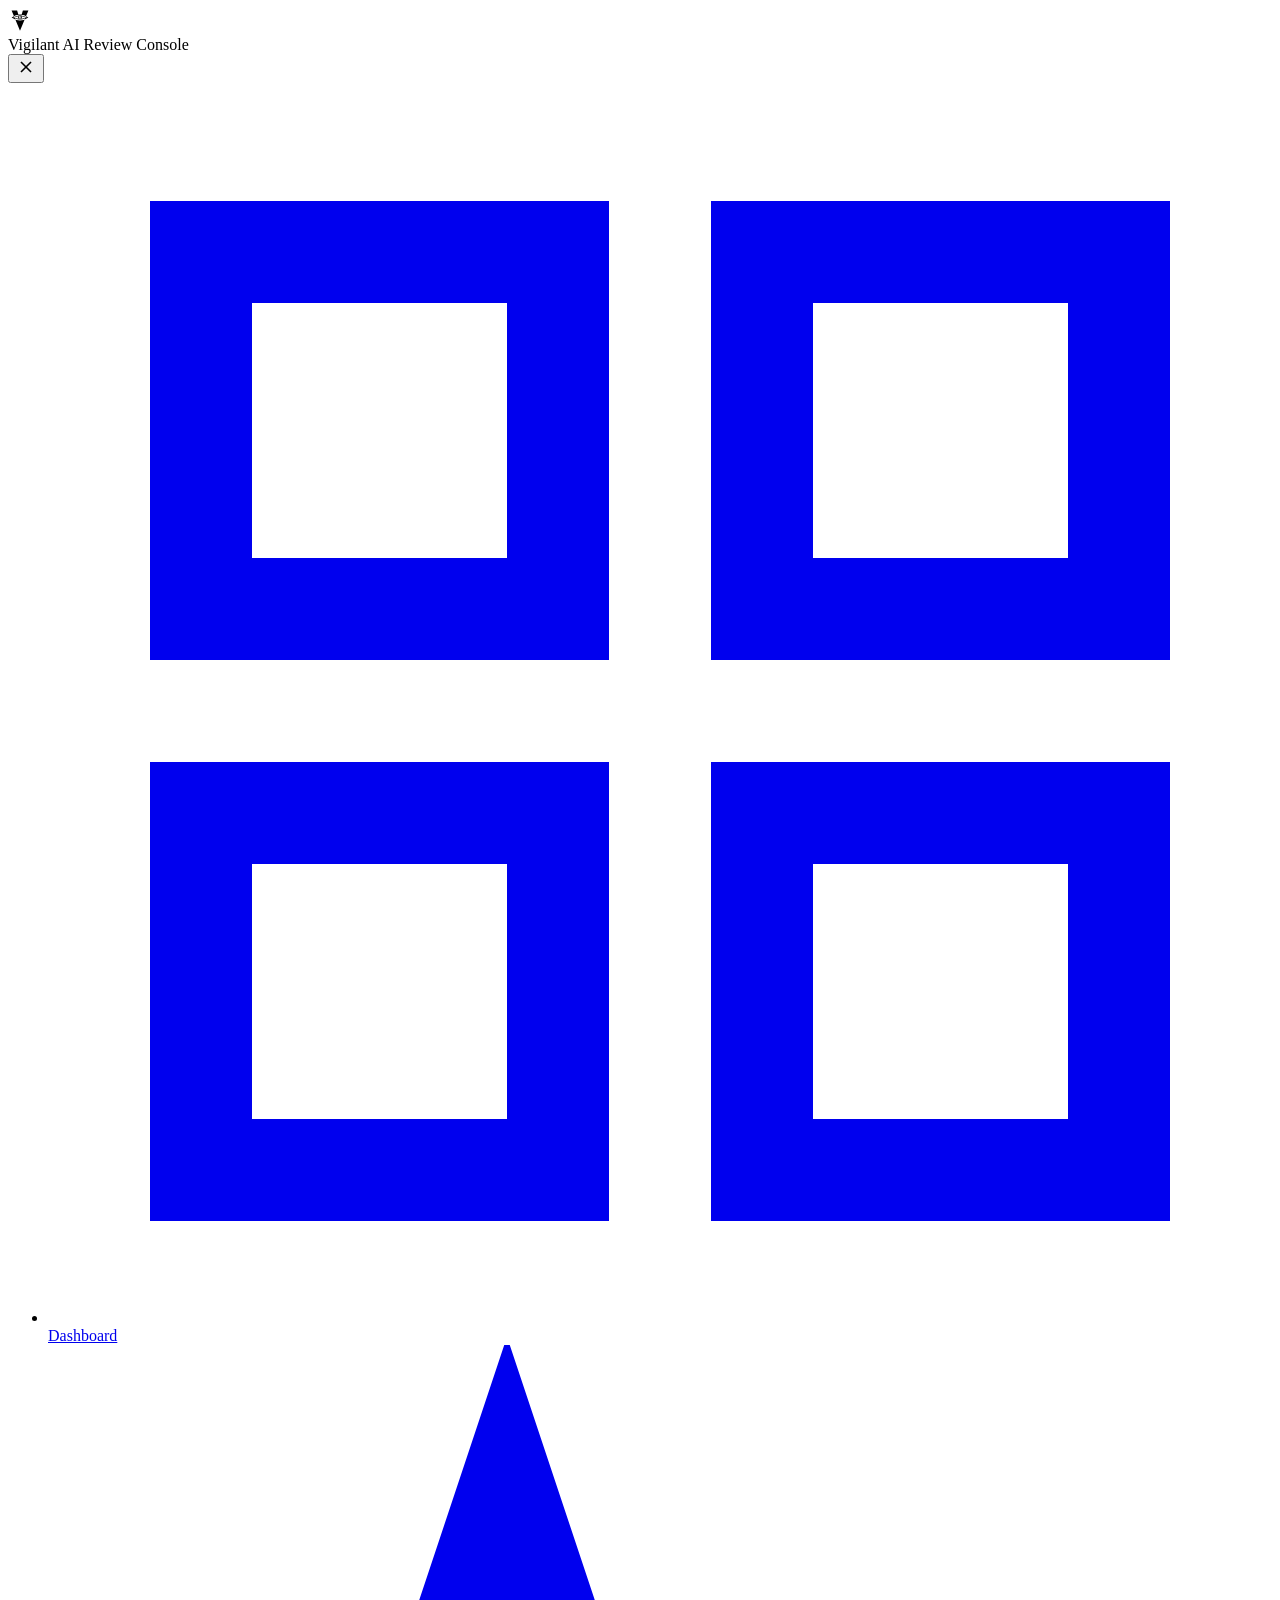
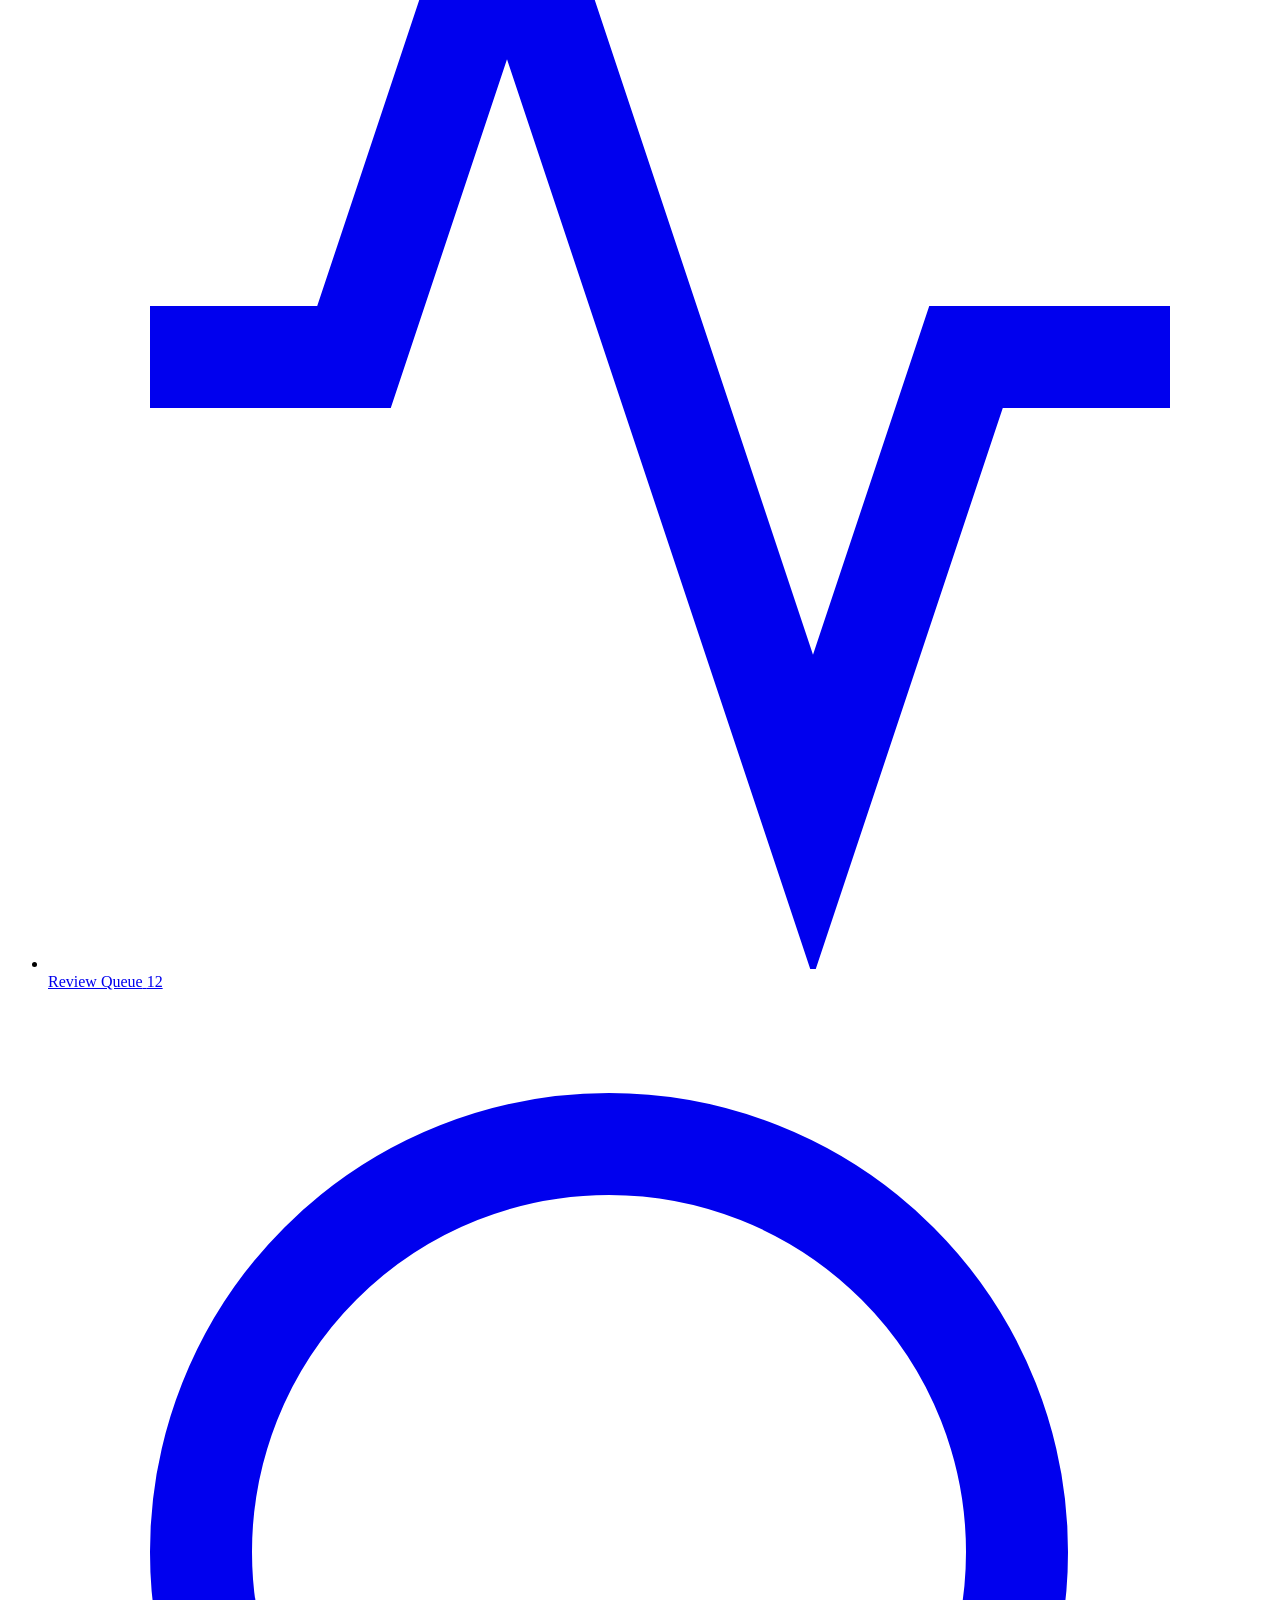
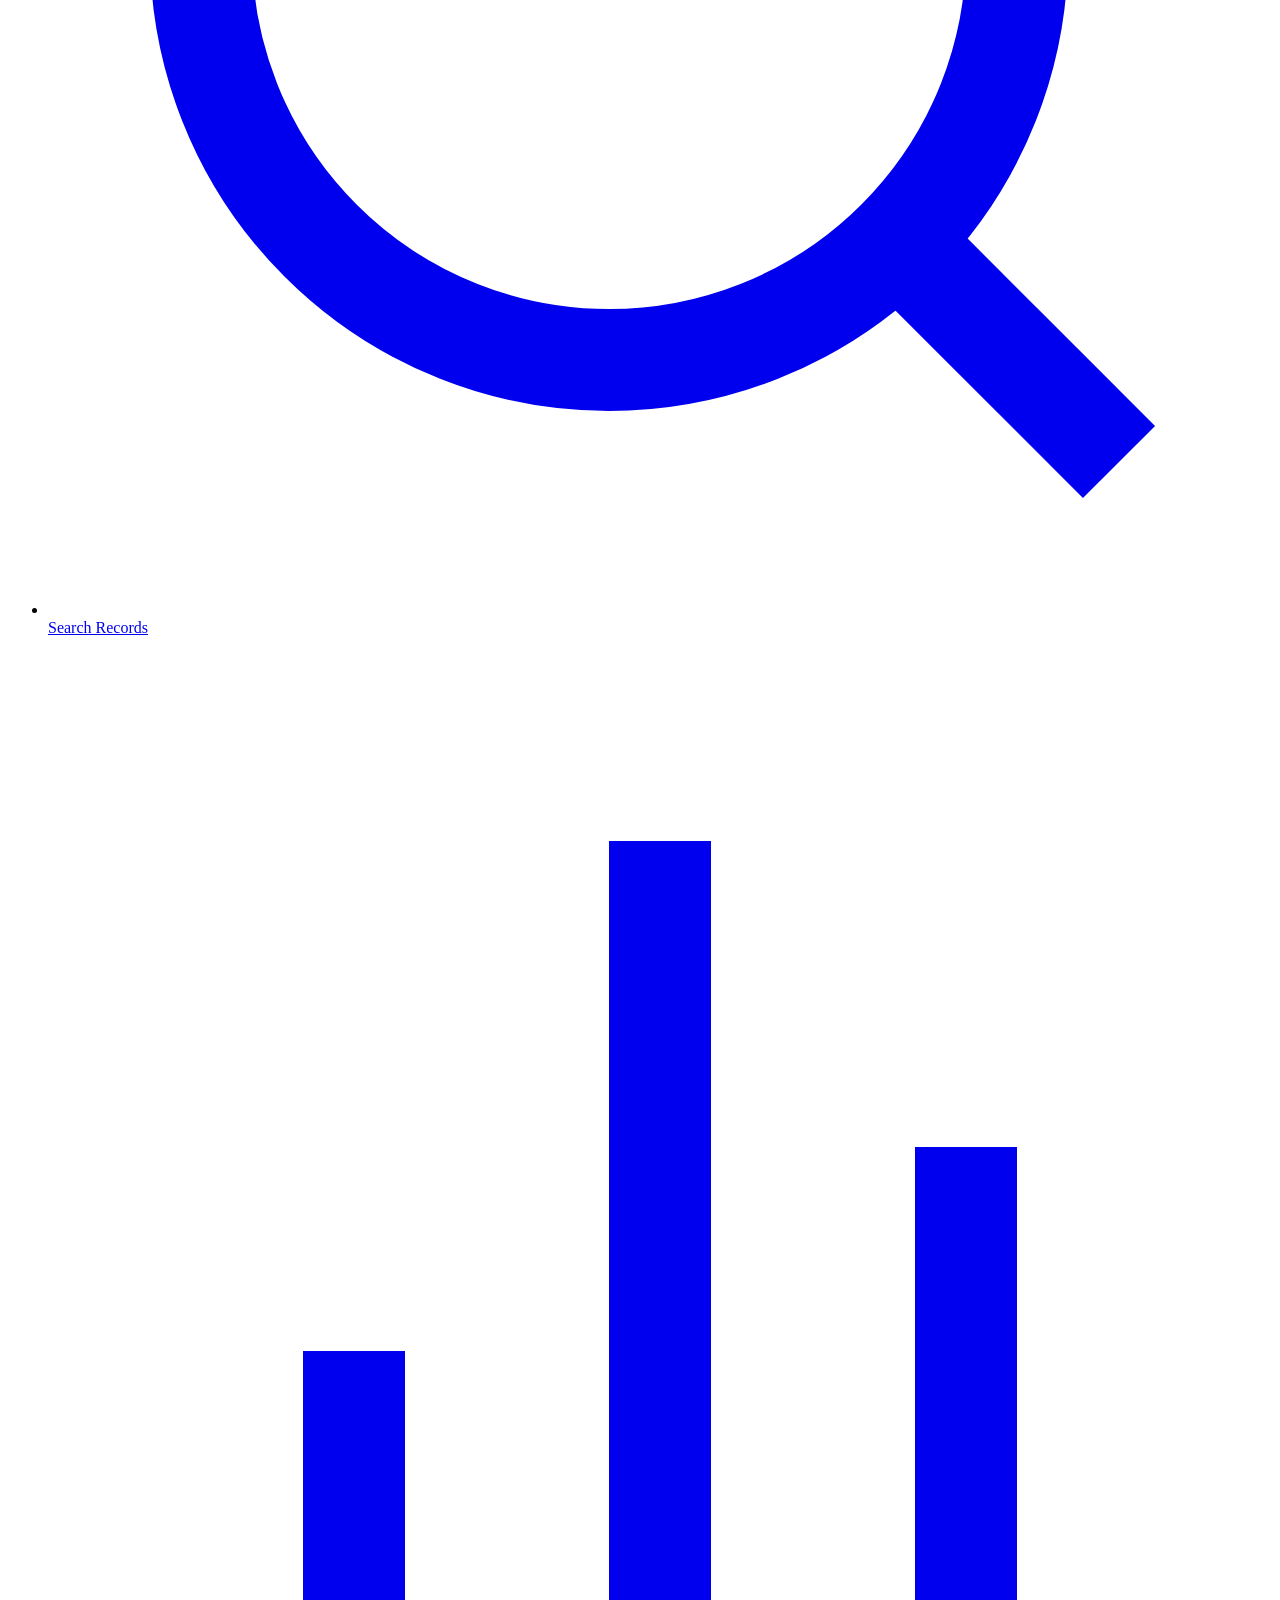
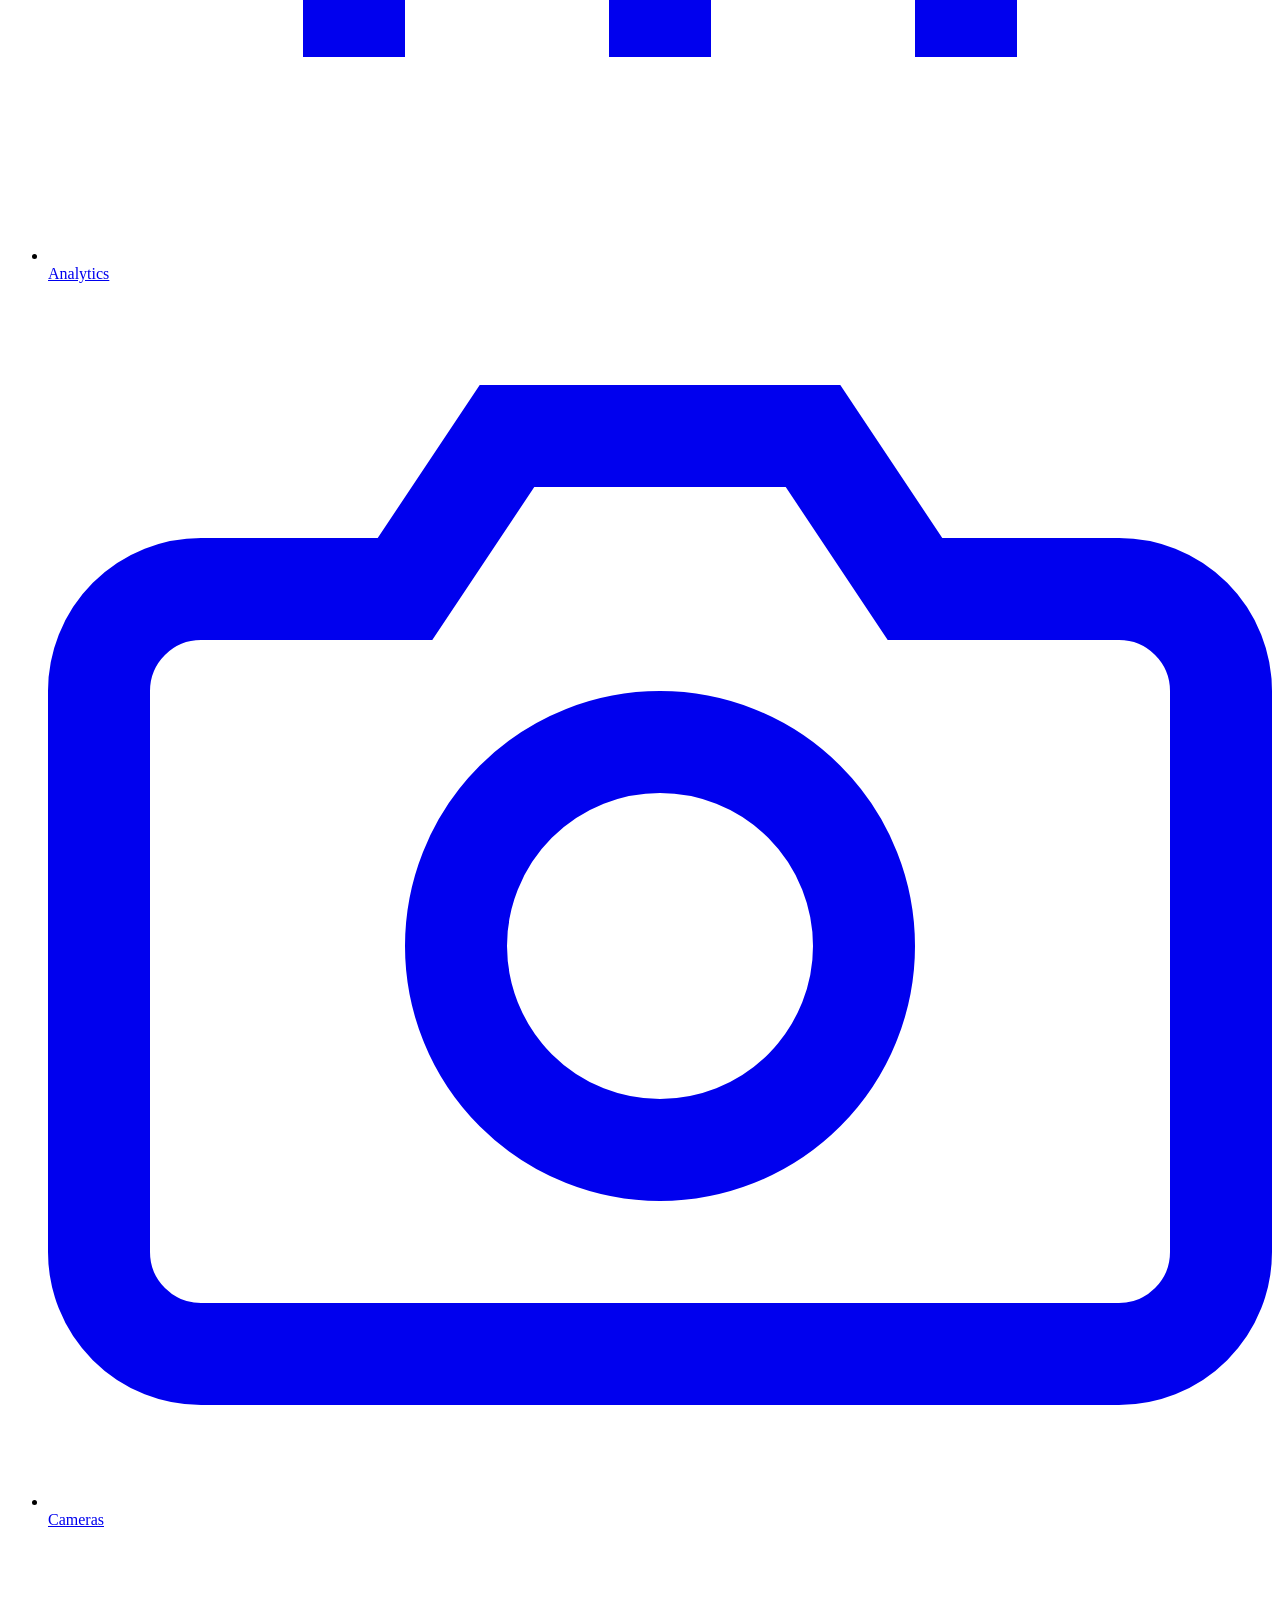
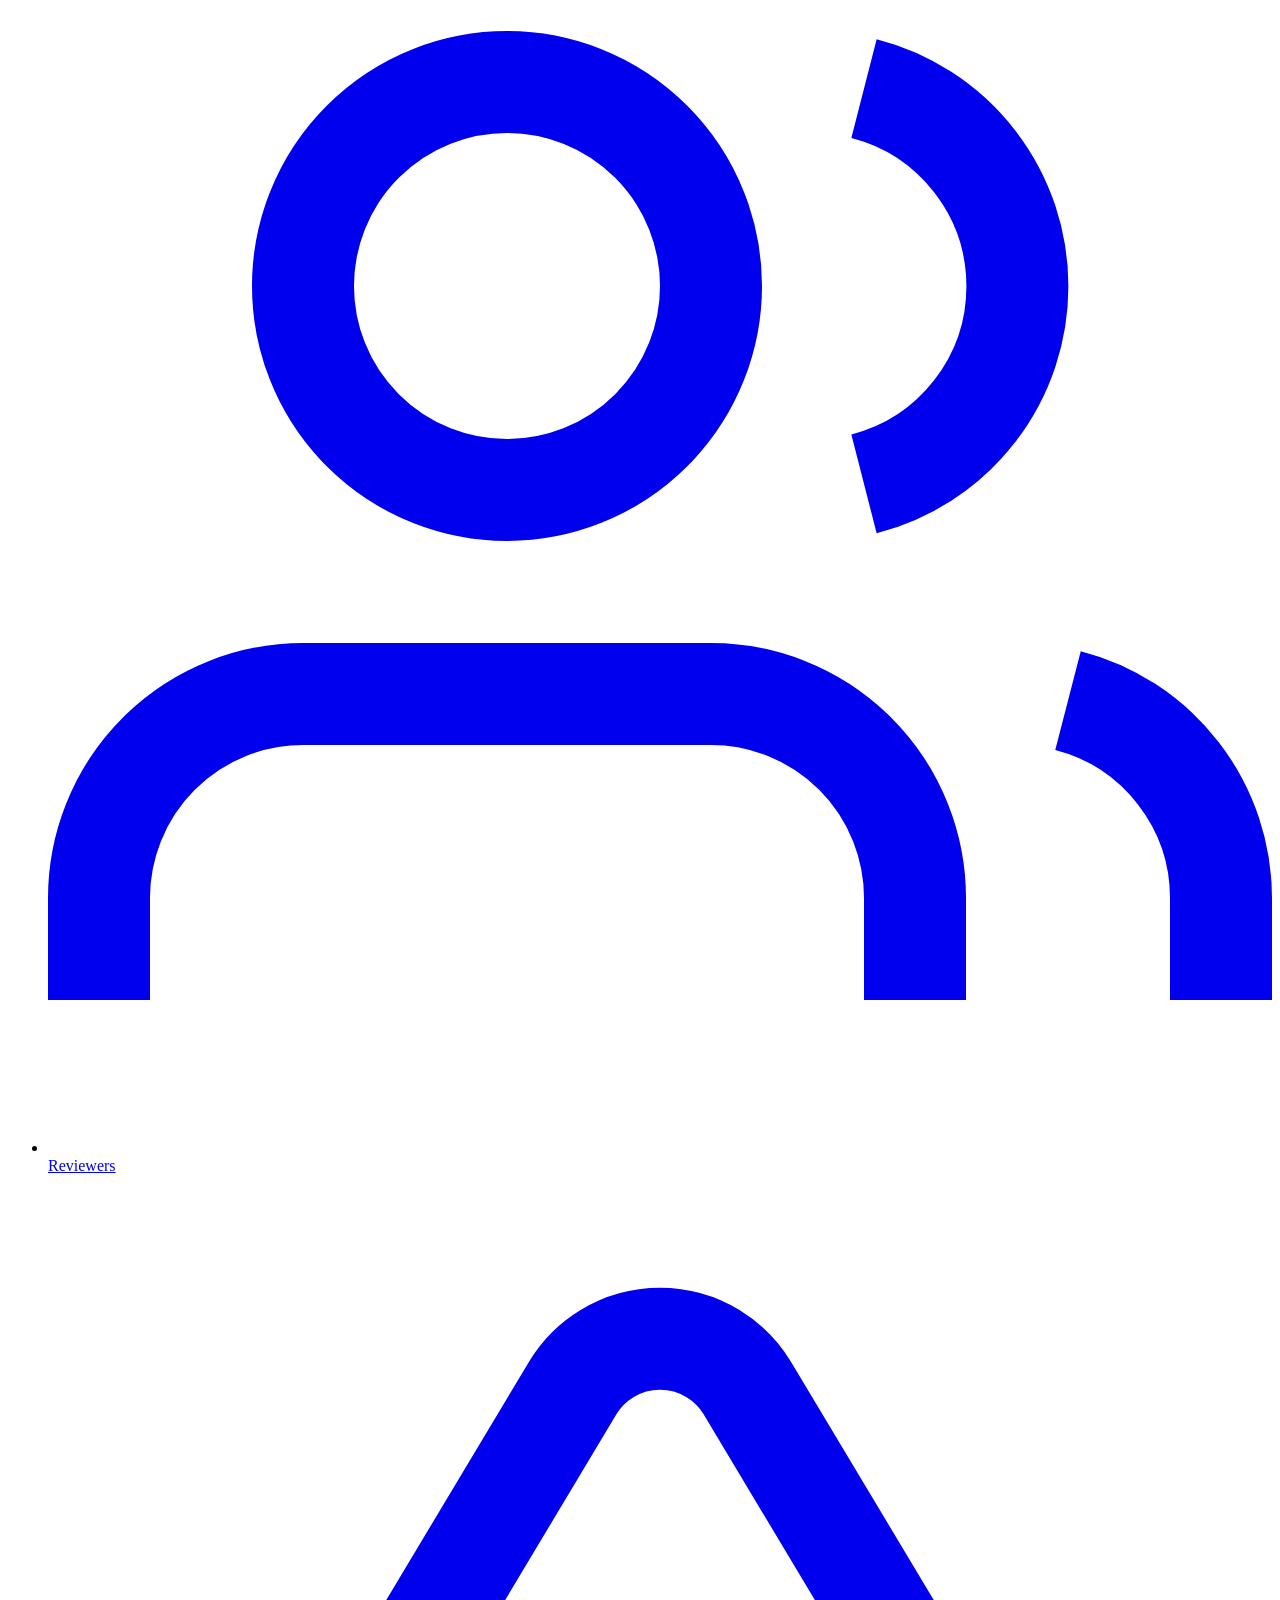
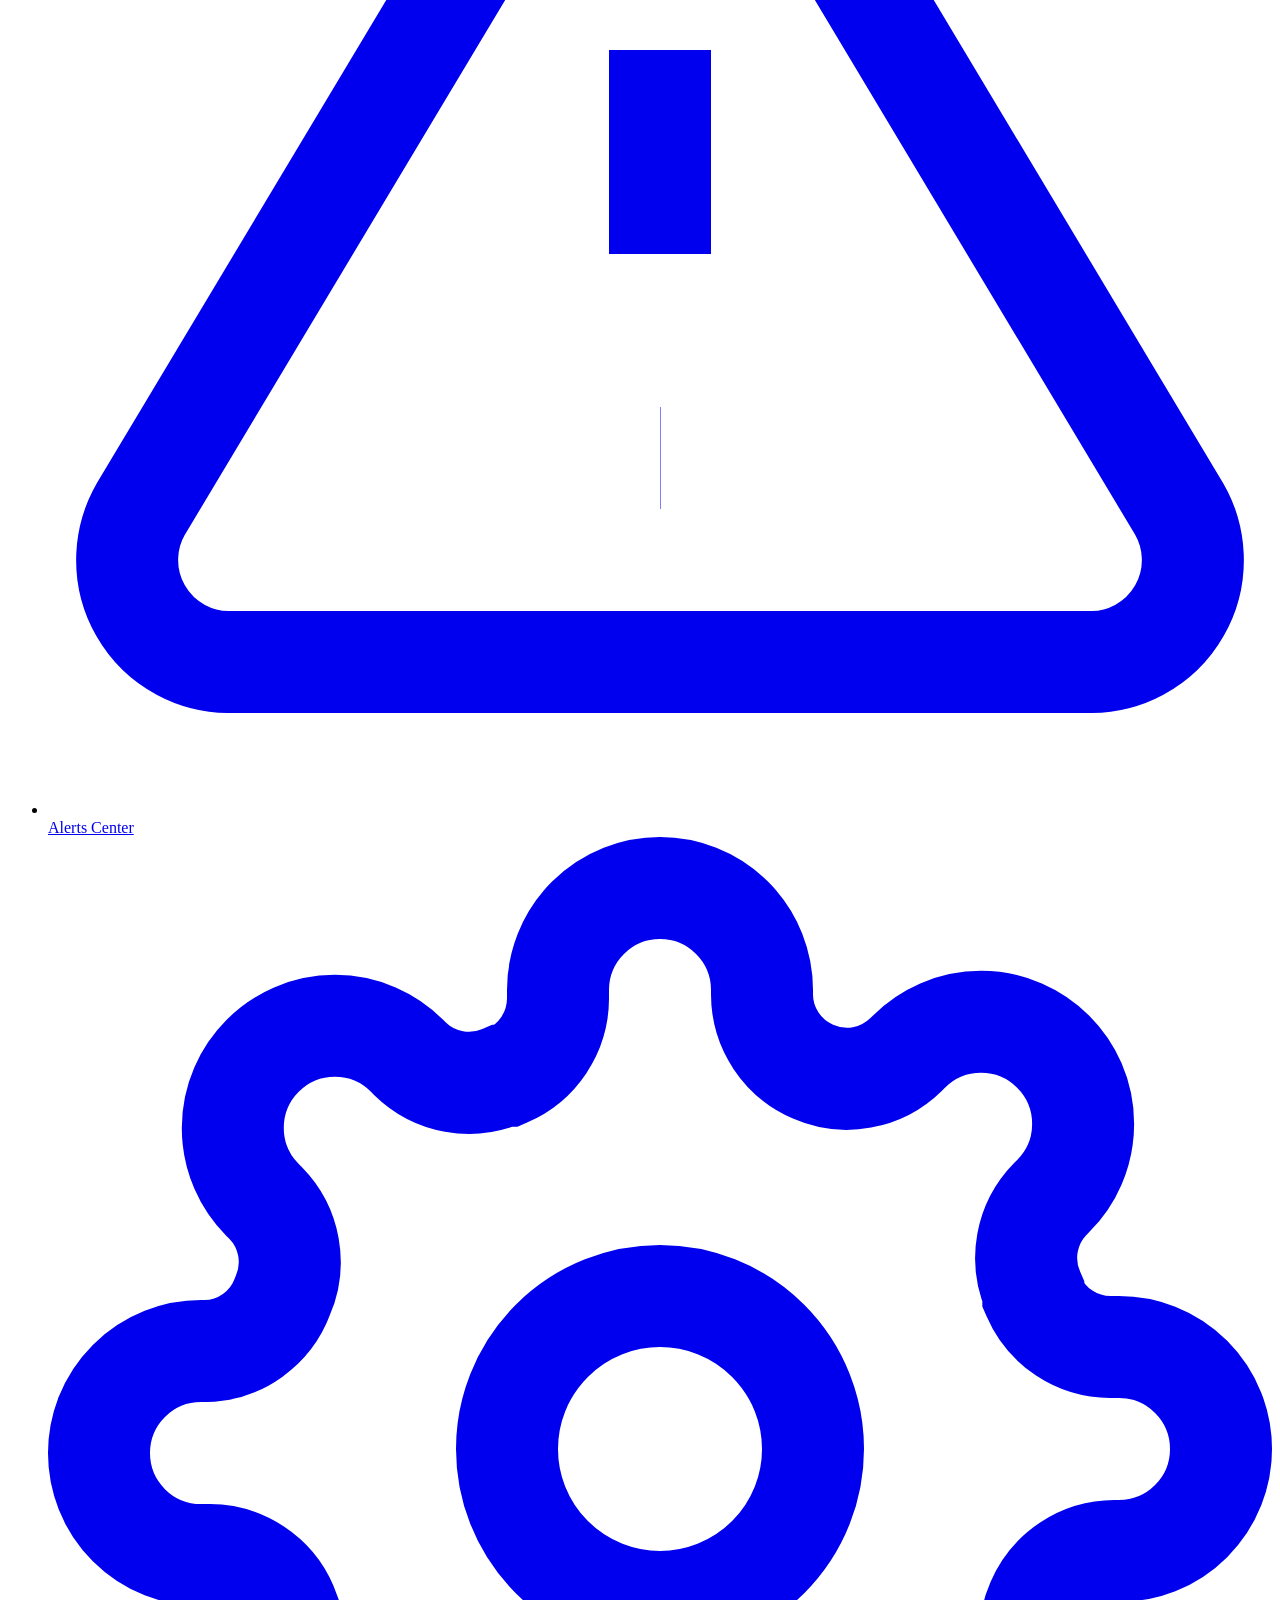
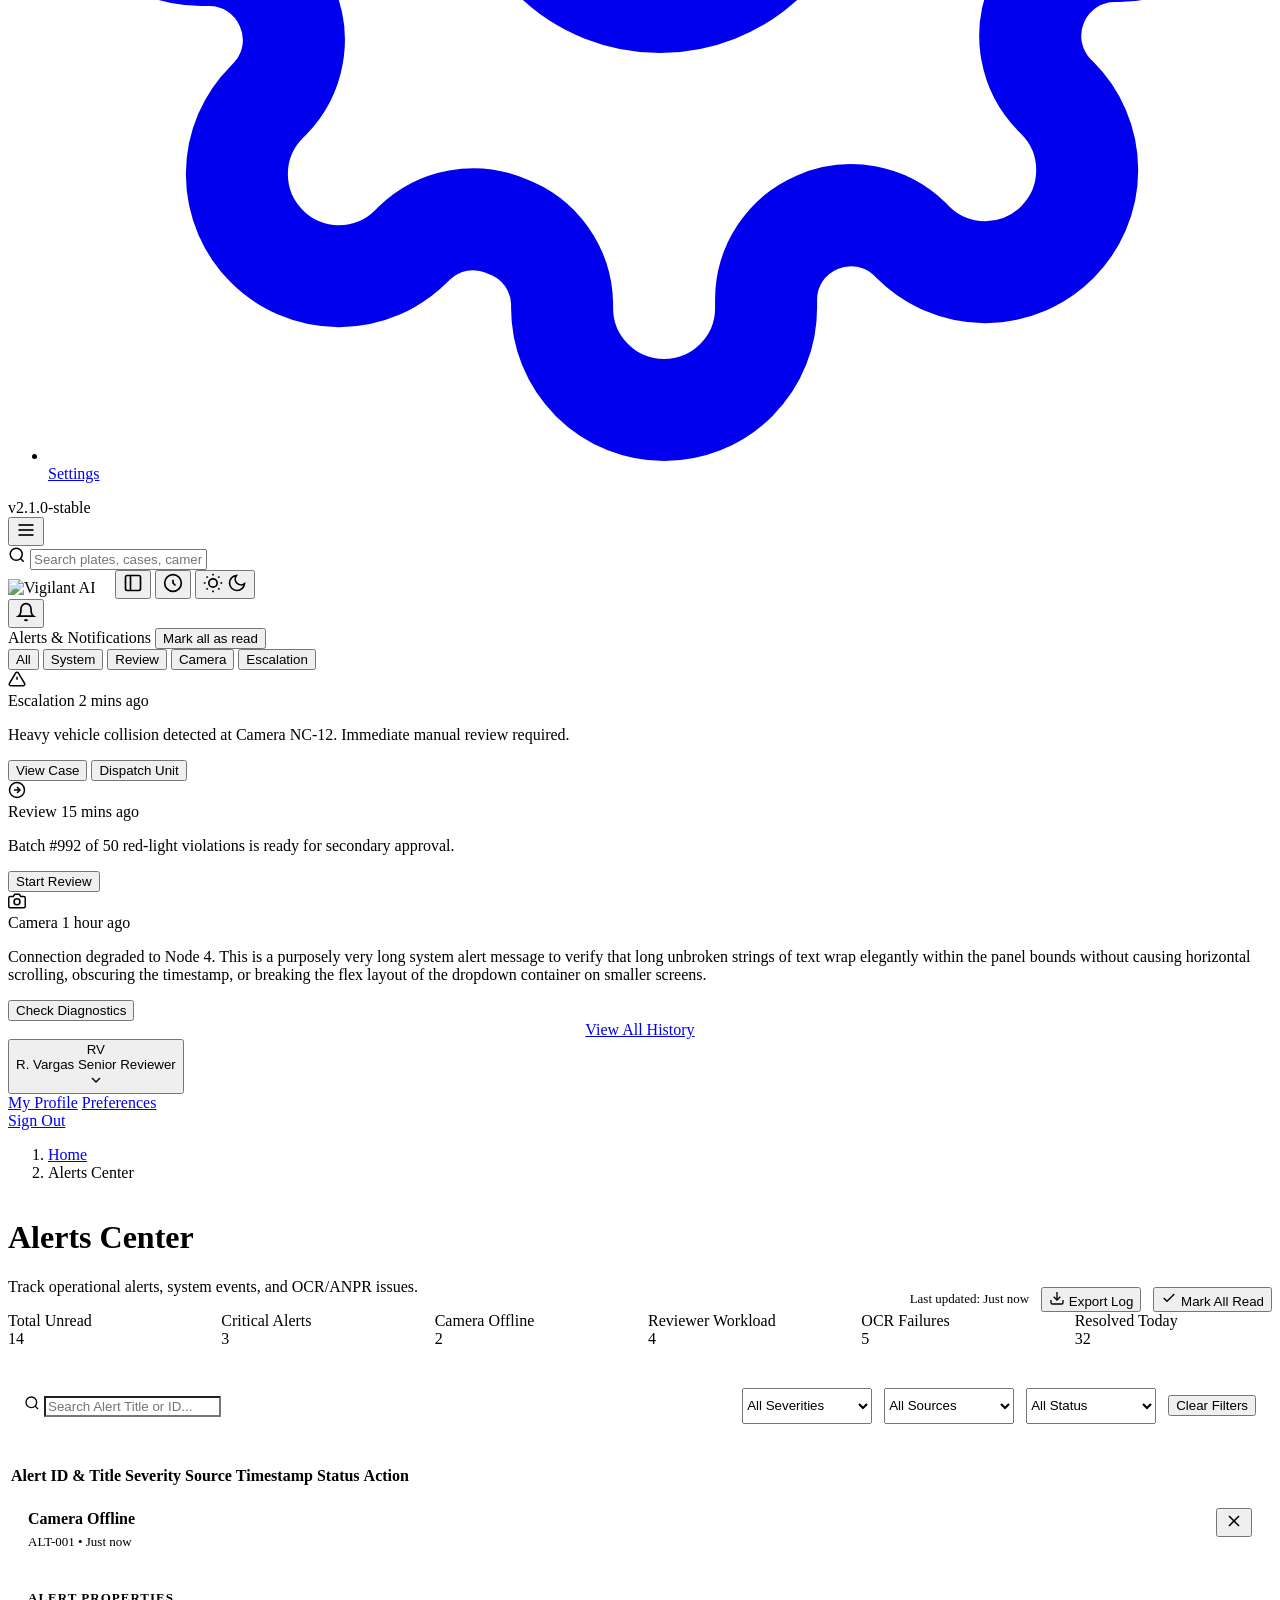
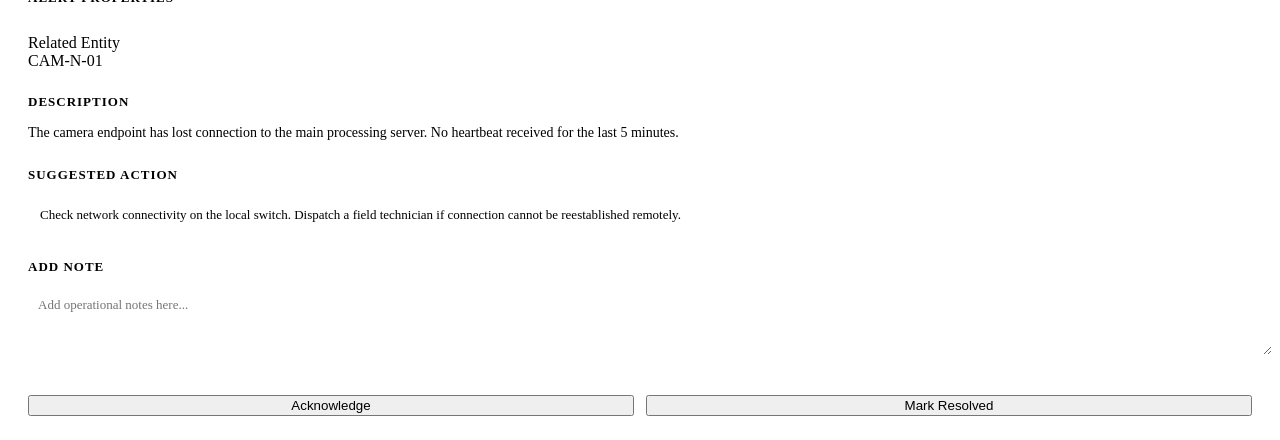
==== services/frontend/app/static/alerts.html @ c371242d "Prepare full-stack application for production deployment (Vercel + Render)" ====
<!DOCTYPE html>
<html lang="en" data-theme="light">
<head>
    <meta charset="UTF-8">
    <meta name="viewport" content="width=device-width, initial-scale=1.0, maximum-scale=1.0, user-scalable=no">
    <title>Vigilant AI - Alerts Center</title>
    
    <!-- Fonts -->
    <link rel="preconnect" href="https://fonts.googleapis.com">
    <link rel="preconnect" href="https://fonts.gstatic.com" crossorigin>
    <link href="https://fonts.googleapis.com/css2?family=Inter:wght@400;500;600;700&display=swap" rel="stylesheet">
    
    <!-- Styles -->
    <link rel="stylesheet" href="/static/styles.css">
</head>
<body>
    <div class="app-layout">
        
        <!-- Mobile Sidebar Overlay -->
        <div class="sidebar-overlay" id="sidebarOverlay" aria-hidden="true"></div>

        <!-- Left Sidebar Navigation -->
        <aside class="sidebar" id="sidebar" aria-label="Main Navigation">
            <div class="sidebar-header">
                <div class="logo">
                    <svg width="24" height="24" viewBox="0 0 100 100" class="logo-icon" xmlns="http://www.w3.org/2000/svg">
  <path fill-rule="evenodd" clip-rule="evenodd" fill="currentColor" d="
    M 15 10 L 38 10 L 50 50 L 62 10 L 85 10 L 50 95 Z
    M 15 40 Q 50 15 85 40 Q 50 65 15 40 Z
    M 22 40 Q 50 22 78 40 Q 50 58 22 40 Z
    M 26 40 Q 50 28 74 40 Q 50 52 26 40 Z
    M 50 32 A 8 8 0 1 0 50 48 A 8 8 0 1 0 50 32 Z
    M 53 35 A 2 2 0 1 1 53 39 A 2 2 0 1 1 53 35 Z
  " />
</svg>
                    <div class="logo-text-group">
                        <span class="logo-text">Vigilant AI</span>
                        <span class="logo-subtitle">Review Console</span>
                    </div>
                </div>
                <button class="btn-icon mobile-close-btn" id="mobileCloseBtn" aria-label="Close sidebar">
                    <svg width="20" height="20" viewBox="0 0 24 24" fill="none" stroke="currentColor" stroke-width="2"><line x1="18" y1="6" x2="6" y2="18"></line><line x1="6" y1="6" x2="18" y2="18"></line></svg>
                </button>
            </div>
            <nav class="sidebar-nav">
                <ul>
                    <li>
                        <a href="/static/index.html" class="nav-item">
                            <svg class="nav-icon" viewBox="0 0 24 24" fill="none" stroke="currentColor" stroke-width="2"><rect x="3" y="3" width="7" height="7"></rect><rect x="14" y="3" width="7" height="7"></rect><rect x="14" y="14" width="7" height="7"></rect><rect x="3" y="14" width="7" height="7"></rect></svg>
                            <span class="nav-text">Dashboard</span>
                        </a>
                    </li>
                    <li>
                        <a href="/static/review-queue.html" class="nav-item">
                            <svg class="nav-icon" viewBox="0 0 24 24" fill="none" stroke="currentColor" stroke-width="2"><polyline points="22 12 18 12 15 21 9 3 6 12 2 12"></polyline></svg>
                            <span class="nav-text">Review Queue</span>
                            <span class="badge">12</span>
                        </a>
                    </li>
                    <li>
                        <a href="/static/search-records.html" class="nav-item">
                            <svg class="nav-icon" viewBox="0 0 24 24" fill="none" stroke="currentColor" stroke-width="2"><circle cx="11" cy="11" r="8"></circle><line x1="21" y1="21" x2="16.65" y2="16.65"></line></svg>
                            <span class="nav-text">Search Records</span>
                        </a>
                    </li>
                    <li>
                        <a href="/static/analytics.html" class="nav-item">
                            <svg class="nav-icon" viewBox="0 0 24 24" fill="none" stroke="currentColor" stroke-width="2"><line x1="18" y1="20" x2="18" y2="10"></line><line x1="12" y1="20" x2="12" y2="4"></line><line x1="6" y1="20" x2="6" y2="14"></line></svg>
                            <span class="nav-text">Analytics</span>
                        </a>
                    </li>
                    <li>
                        <a href="/static/cameras.html" class="nav-item">
                            <svg class="nav-icon" viewBox="0 0 24 24" fill="none" stroke="currentColor" stroke-width="2"><path d="M23 19a2 2 0 0 1-2 2H3a2 2 0 0 1-2-2V8a2 2 0 0 1 2-2h4l2-3h6l2 3h4a2 2 0 0 1 2 2z"></path><circle cx="12" cy="13" r="4"></circle></svg>
                            <span class="nav-text">Cameras</span>
                        </a>
                    </li>
                    <li>
                        <a href="/static/reviewers.html" class="nav-item">
                            <svg class="nav-icon" viewBox="0 0 24 24" fill="none" stroke="currentColor" stroke-width="2"><path d="M17 21v-2a4 4 0 0 0-4-4H5a4 4 0 0 0-4 4v2"></path><circle cx="9" cy="7" r="4"></circle><path d="M23 21v-2a4 4 0 0 0-3-3.87"></path><path d="M16 3.13a4 4 0 0 1 0 7.75"></path></svg>
                            <span class="nav-text">Reviewers</span>
                        </a>
                    </li>
                </ul>
                
                <div class="nav-section-divider"></div>
                
                <ul>
                    <li>
                        <a href="/static/alerts.html" class="nav-item active">
                            <svg class="nav-icon" viewBox="0 0 24 24" fill="none" stroke="currentColor" stroke-width="2"><path d="M10.29 3.86L1.82 18a2 2 0 0 0 1.71 3h16.94a2 2 0 0 0 1.71-3L13.71 3.86a2 2 0 0 0-3.42 0z"></path><line x1="12" y1="9" x2="12" y2="13"></line><line x1="12" y1="17" x2="12.01" y2="17"></line></svg>
                            <span class="nav-text">Alerts Center</span>
                        </a>
                    </li>

                    <li>
                        <a href="/static/settings.html" class="nav-item">
                            <svg class="nav-icon" viewBox="0 0 24 24" fill="none" stroke="currentColor" stroke-width="2"><circle cx="12" cy="12" r="3"></circle><path d="M19.4 15a1.65 1.65 0 0 0 .33 1.82l.06.06a2 2 0 0 1 0 2.83 2 2 0 0 1-2.83 0l-.06-.06a1.65 1.65 0 0 0-1.82-.33 1.65 1.65 0 0 0-1 1.51V21a2 2 0 0 1-2 2 2 2 0 0 1-2-2v-.09A1.65 1.65 0 0 0 9 19.4a1.65 1.65 0 0 0-1.82.33l-.06.06a2 2 0 0 1-2.83 0 2 2 0 0 1 0-2.83l.06-.06a1.65 1.65 0 0 0 .33-1.82 1.65 1.65 0 0 0-1.51-1H3a2 2 0 0 1-2-2 2 2 0 0 1 2-2h.09A1.65 1.65 0 0 0 4.6 9a1.65 1.65 0 0 0-.33-1.82l-.06-.06a2 2 0 0 1 0-2.83 2 2 0 0 1 2.83 0l.06.06a1.65 1.65 0 0 0 1.82.33H9a1.65 1.65 0 0 0 1-1.51V3a2 2 0 0 1 2-2 2 2 0 0 1 2 2v.09a1.65 1.65 0 0 0 1 1.51 1.65 1.65 0 0 0 1.82-.33l.06-.06a2 2 0 0 1 2.83 0 2 2 0 0 1 0 2.83l-.06.06a1.65 1.65 0 0 0-.33 1.82V9a1.65 1.65 0 0 0 1.51 1H21a2 2 0 0 1 2 2 2 2 0 0 1-2 2h-.09a1.65 1.65 0 0 0-1.51 1z"></path></svg>
                            <span class="nav-text">Settings</span>
                        </a>
                    </li>
                </ul>
            </nav>
            <div class="sidebar-footer">
                <span class="version">v2.1.0-stable</span>
            </div>
        </aside>

        <!-- Main Content Wrapper -->
        <div class="main-wrapper">
            
            <!-- Top Header -->
            <header class="top-header">
                <div class="header-left">
                    <button class="btn-icon sidebar-toggle" id="sidebarToggle" aria-label="Toggle sidebar">
                        <svg width="20" height="20" viewBox="0 0 24 24" fill="none" stroke="currentColor" stroke-width="2"><line x1="3" y1="12" x2="21" y2="12"></line><line x1="3" y1="6" x2="21" y2="6"></line><line x1="3" y1="18" x2="21" y2="18"></line></svg>
                    </button>
                    
                    <div class="search-container">
                        <svg class="search-icon" width="18" height="18" viewBox="0 0 24 24" fill="none" stroke="currentColor" stroke-width="2"><circle cx="11" cy="11" r="8"></circle><line x1="21" y1="21" x2="16.65" y2="16.65"></line></svg>
                        <input type="text" class="search-input" placeholder="Search plates, cases, cameras..." aria-label="Global search">
                    </div>
                </div>
                
                <div class="header-right">
                    <img src="/static/img/logo.png" alt="Vigilant AI" style="height: 32px; margin-right: 16px;">
                    
                    <!-- Utility / Additional Actions -->
                    <button class="btn-icon header-action" aria-label="Quick action 1">
                        <svg width="20" height="20" viewBox="0 0 24 24" fill="none" stroke="currentColor" stroke-width="2"><rect x="3" y="3" width="18" height="18" rx="2" ry="2"></rect><line x1="9" y1="3" x2="9" y2="21"></line></svg>
                    </button>
                    <button class="btn-icon header-action" aria-label="Quick action 2">
                        <svg width="20" height="20" viewBox="0 0 24 24" fill="none" stroke="currentColor" stroke-width="2"><circle cx="12" cy="12" r="10"></circle><path d="M12 8v4l3 3"></path></svg>
                    </button>

                    <!-- Theme Toggle -->
                    <button class="btn-icon header-action" id="themeToggle" aria-label="Toggle dark mode">
                        <svg class="theme-icon-light" width="20" height="20" viewBox="0 0 24 24" fill="none" stroke="currentColor" stroke-width="2"><circle cx="12" cy="12" r="5"></circle><line x1="12" y1="1" x2="12" y2="3"></line><line x1="12" y1="21" x2="12" y2="23"></line><line x1="4.22" y1="4.22" x2="5.64" y2="5.64"></line><line x1="18.36" y1="18.36" x2="19.78" y2="19.78"></line><line x1="1" y1="12" x2="3" y2="12"></line><line x1="21" y1="12" x2="23" y2="12"></line><line x1="4.22" y1="19.78" x2="5.64" y2="18.36"></line><line x1="18.36" y1="5.64" x2="19.78" y2="4.22"></line></svg>
                        <svg class="theme-icon-dark" width="20" height="20" viewBox="0 0 24 24" fill="none" stroke="currentColor" stroke-width="2"><path d="M21 12.79A9 9 0 1 1 11.21 3 7 7 0 0 0 21 12.79z"></path></svg>
                    </button>
                    
                    <!-- Notification Bell -->
                    <div class="dropdown-container">
                        <button class="btn-icon header-action" aria-label="Notifications" id="notificationBtn" aria-expanded="false" aria-haspopup="true">
                            <svg width="20" height="20" viewBox="0 0 24 24" fill="none" stroke="currentColor" stroke-width="2"><path d="M18 8A6 6 0 0 0 6 8c0 7-3 9-3 9h18s-3-2-3-9"></path><path d="M13.73 21a2 2 0 0 1-3.46 0"></path></svg>
                            <span class="notification-indicator"></span>
                        </button>
                        <!-- Rich Notification Panel -->
                        <div class="dropdown-menu notification-menu" id="notificationDropdown">
                            <div class="notification-header">
                                <div class="notification-header-top">
                                    <span class="notification-title">Alerts & Notifications</span>
                                    <button class="btn-text btn-mark-read">Mark all as read</button>
                                </div>
                                <div class="notification-filters">
                                    <button class="filter-chip active">All</button>
                                    <button class="filter-chip">System</button>
                                    <button class="filter-chip">Review</button>
                                    <button class="filter-chip">Camera</button>
                                    <button class="filter-chip">Escalation</button>
                                </div>
                            </div>
                            
                            <div class="notification-body scroll-region">
                                <!-- Mixed alerts state: Unread / High Severity -->
                                <div class="notification-item unread severity-high category-escalation">
                                    <div class="notification-icon">
                                        <svg width="18" height="18" viewBox="0 0 24 24" fill="none" stroke="currentColor" stroke-width="2"><path d="M10.29 3.86L1.82 18a2 2 0 0 0 1.71 3h16.94a2 2 0 0 0 1.71-3L13.71 3.86a2 2 0 0 0-3.42 0z"></path><line x1="12" y1="9" x2="12" y2="13"></line><line x1="12" y1="17" x2="12.01" y2="17"></line></svg>
                                    </div>
                                    <div class="notification-content">
                                        <div class="notification-meta">
                                            <span class="notification-category">Escalation</span>
                                            <span class="notification-time">2 mins ago</span>
                                        </div>
                                        <p class="notification-text">Heavy vehicle collision detected at Camera NC-12. Immediate manual review required.</p>
                                        <div class="notification-actions">
                                            <button class="btn-link">View Case</button>
                                            <button class="btn-link">Dispatch Unit</button>
                                        </div>
                                    </div>
                                    <div class="unread-dot"></div>
                                </div>

                                <!-- Unread / Info Severity -->
                                <div class="notification-item unread severity-info category-review">
                                    <div class="notification-icon">
                                        <svg width="18" height="18" viewBox="0 0 24 24" fill="none" stroke="currentColor" stroke-width="2"><circle cx="12" cy="12" r="10"></circle><polyline points="12 16 16 12 12 8"></polyline><line x1="8" y1="12" x2="16" y2="12"></line></svg>
                                    </div>
                                    <div class="notification-content">
                                        <div class="notification-meta">
                                            <span class="notification-category">Review</span>
                                            <span class="notification-time">15 mins ago</span>
                                        </div>
                                        <p class="notification-text">Batch #992 of 50 red-light violations is ready for secondary approval.</p>
                                        <div class="notification-actions">
                                            <button class="btn-link">Start Review</button>
                                        </div>
                                    </div>
                                    <div class="unread-dot"></div>
                                </div>

                                <!-- Read / Very Long Message Test -->
                                <div class="notification-item severity-warning category-camera">
                                    <div class="notification-icon">
                                        <svg width="18" height="18" viewBox="0 0 24 24" fill="none" stroke="currentColor" stroke-width="2"><path d="M23 19a2 2 0 0 1-2 2H3a2 2 0 0 1-2-2V8a2 2 0 0 1 2-2h4l2-3h6l2 3h4a2 2 0 0 1 2 2z"></path><circle cx="12" cy="13" r="4"></circle></svg>
                                    </div>
                                    <div class="notification-content">
                                        <div class="notification-meta">
                                            <span class="notification-category">Camera</span>
                                            <span class="notification-time">1 hour ago</span>
                                        </div>
                                        <p class="notification-text">Connection degraded to Node 4. This is a purposely very long system alert message to verify that long unbroken strings of text wrap elegantly within the panel bounds without causing horizontal scrolling, obscuring the timestamp, or breaking the flex layout of the dropdown container on smaller screens.</p>
                                        <div class="notification-actions">
                                            <button class="btn-link">Check Diagnostics</button>
                                        </div>
                                    </div>
                                </div>

                                <!-- Empty state placeholder (hidden for mixed state test) -->
                                <div class="notification-empty" style="display: none;">
                                    <div class="empty-icon">🔔</div>
                                    <p style="font-weight: 500; color: var(--color-text-main);">You're all caught up!</p>
                                    <span>No new alerts to show.</span>
                                </div>
                            </div>
                            
                            <div class="dropdown-footer notification-footer">
                                <a href="/static/alerts.html" class="btn-link" style="display:inline-block; width:100%; text-align:center;">View All History</a>
                            </div>
                        </div>
                    </div>
                    
                    <div class="header-divider"></div>
                    
                    <!-- User Profile -->
                    <div class="dropdown-container">
                        <button class="user-profile-btn" id="userProfileBtn" aria-expanded="false" aria-haspopup="true">
                            <div class="avatar">
                                <span class="avatar-text">RV</span>
                            </div>
                            <div class="user-details">
                                <span class="user-name">R. Vargas</span>
                                <span class="user-role">Senior Reviewer</span>
                            </div>
                            <svg class="chevron" width="16" height="16" viewBox="0 0 24 24" fill="none" stroke="currentColor" stroke-width="2"><polyline points="6 9 12 15 18 9"></polyline></svg>
                        </button>
                        <!-- User Menu Placeholder -->
                        <div class="dropdown-menu user-menu" id="userDropdown">
                            <a href="#" class="dropdown-item">My Profile</a>
                            <a href="#" class="dropdown-item">Preferences</a>
                            <div class="dropdown-divider"></div>
                            <a href="#" class="dropdown-item text-danger">Sign Out</a>
                        </div>
                    </div>
                </div>
            </header>

            <!-- Main Scrollable Region -->
            <div class="scroll-region">
                
                <!-- Breadcrumbs Row -->
                <div class="breadcrumbs-row">
                    <nav aria-label="breadcrumb">
                        <ol class="breadcrumbs">
                            <li class="breadcrumb-item"><a href="/static/index.html">Home</a></li>
                            <li class="breadcrumb-item active" aria-current="page">Alerts Center</li>
                        </ol>
                    </nav>
                </div>

                <!-- Main Content Area -->
                    <!-- Page Title Area -->
                    <div class="page-title-area" style="display: flex; justify-content: space-between; align-items: flex-end; flex-wrap: wrap; gap: 16px;">
                        <div class="page-title-content">
                            <h1 class="page-title">Alerts Center</h1>
                            <p class="page-subtitle">Track operational alerts, system events, and OCR/ANPR issues.</p>
                        </div>
                        <div class="page-title-actions" style="display: flex; gap: 12px; align-items: center;">
                            <span style="font-size: 13px; color: var(--color-text-muted);">Last updated: Just now</span>
                            <button class="btn btn-secondary">
                                <svg width="16" height="16" viewBox="0 0 24 24" fill="none" stroke="currentColor" stroke-width="2"><path d="M21 15v4a2 2 0 0 1-2 2H5a2 2 0 0 1-2-2v-4"></path><polyline points="7 10 12 15 17 10"></polyline><line x1="12" y1="15" x2="12" y2="3"></line></svg>
                                Export Log
                            </button>
                            <button class="btn btn-primary" onclick="showToast('All alerts marked as read.', 'success')">
                                <svg width="16" height="16" viewBox="0 0 24 24" fill="none" stroke="currentColor" stroke-width="2"><polyline points="20 6 9 17 4 12"></polyline></svg>
                                Mark All Read
                            </button>
                        </div>
                    </div>

                    <!-- Top KPI Summary Row -->
                    <div class="kpi-grid" style="display: grid; grid-template-columns: repeat(auto-fit, minmax(150px, 1fr)); gap: 16px; margin-bottom: 24px;">
                        <div class="card kpi-card">
                            <div class="kpi-label">Total Unread</div>
                            <div class="kpi-value text-danger" id="kpiUnread">14</div>
                        </div>
                        <div class="card kpi-card">
                            <div class="kpi-label">Critical Alerts</div>
                            <div class="kpi-value text-danger">3</div>
                        </div>
                        <div class="card kpi-card">
                            <div class="kpi-label">Camera Offline</div>
                            <div class="kpi-value text-warning">2</div>
                        </div>
                        <div class="card kpi-card">
                            <div class="kpi-label">Reviewer Workload</div>
                            <div class="kpi-value text-warning">4</div>
                        </div>
                        <div class="card kpi-card">
                            <div class="kpi-label">OCR Failures</div>
                            <div class="kpi-value">5</div>
                        </div>
                        <div class="card kpi-card">
                            <div class="kpi-label">Resolved Today</div>
                            <div class="kpi-value text-success">32</div>
                        </div>
                    </div>

                    <!-- Filters & Search Area -->
                    <div class="filter-toolbar card" style="padding: 16px; margin-bottom: 24px; display: flex; gap: 12px; align-items: center; flex-wrap: wrap;">
                        <div class="search-container" style="flex: 1; min-width: 250px; border: 1px solid var(--color-border); background: var(--color-bg-base); border-radius: 6px;">
                            <svg class="search-icon" width="16" height="16" viewBox="0 0 24 24" fill="none" stroke="currentColor" stroke-width="2"><circle cx="11" cy="11" r="8"></circle><line x1="21" y1="21" x2="16.65" y2="16.65"></line></svg>
                            <input type="text" id="alertSearch" class="search-input" placeholder="Search Alert Title or ID..." style="background: transparent;">
                        </div>
                        <select class="input-field" id="filterSeverity" style="width: 130px; height: 36px; max-width: 100%;">
                            <option value="all">All Severities</option>
                            <option value="Critical">Critical</option>
                            <option value="Warning">Warning</option>
                            <option value="Info">Info</option>
                        </select>
                        <select class="input-field" id="filterSource" style="width: 130px; height: 36px; max-width: 100%;">
                            <option value="all">All Sources</option>
                            <option value="Camera">Camera</option>
                            <option value="OCR">OCR / ANPR</option>
                            <option value="Queue">Queue</option>
                            <option value="System">System</option>
                        </select>
                        <select class="input-field" id="filterStatus" style="width: 130px; height: 36px; max-width: 100%;">
                            <option value="all">All Status</option>
                            <option value="Unread">Unread</option>
                            <option value="Open">Open</option>
                            <option value="Acknowledged">Acknowledged</option>
                            <option value="Resolved">Resolved</option>
                        </select>
                        <button class="btn-text" id="clearAlertFiltersBtn" style="color: var(--color-text-muted);">Clear Filters</button>
                    </div>

                    <!-- Layout Container for Table & Detail Panel -->
                    <div class="alerts-layout" id="alertsLayout">
                        
                        <!-- Left Side: Data Table / List -->
                        <div class="alerts-list-container card">
                            <!-- Desktop Table -->
                            <div class="table-responsive hidden-mobile">
                                <table class="data-table" id="alertsTable">
                                    <thead>
                                        <tr>
                                            <th>Alert ID & Title</th>
                                            <th>Severity</th>
                                            <th>Source</th>
                                            <th>Timestamp</th>
                                            <th>Status</th>
                                            <th>Action</th>
                                        </tr>
                                    </thead>
                                    <tbody id="alertsTableBody">
                                        <!-- Mock data injected here -->
                                    </tbody>
                                </table>
                            </div>
                            <!-- Mobile Cards -->
                            <div class="mobile-cards-container visible-mobile" id="alertMobileCardsContainer">
                                <!-- Mock cards injected here -->
                            </div>
                        </div>

                        <!-- Right Side: Slide-out Detail Panel -->
                        <div class="alert-detail-panel card" id="alertDetailPanel">
                            <!-- Header -->
                            <div class="detail-header" style="padding: 20px; border-bottom: 1px solid var(--color-border); display: flex; justify-content: space-between; align-items: flex-start;">
                                <div>
                                    <h2 style="margin: 0; font-size: 16px; font-weight: 600; line-height: 1.4;" id="detAlertTitle">Camera Offline</h2>
                                    <p style="margin: 4px 0 0 0; font-size: 13px; color: var(--color-text-muted);" id="detAlertId">ALT-001 • <span id="detAlertTime">Just now</span></p>
                                </div>
                                <button class="btn-icon" id="closeAlertDetailBtn" style="flex-shrink: 0;">
                                    <svg width="20" height="20" viewBox="0 0 24 24" fill="none" stroke="currentColor" stroke-width="2"><line x1="18" y1="6" x2="6" y2="18"></line><line x1="6" y1="6" x2="18" y2="18"></line></svg>
                                </button>
                            </div>

                            <!-- Body -->
                            <div class="detail-body scroll-region" style="padding: 20px;">
                                
                                <div class="detail-section" style="margin-bottom: 24px;">
                                    <h3 style="font-size: 13px; text-transform: uppercase; letter-spacing: 1px; color: var(--color-text-muted); margin: 0 0 12px 0;">Alert Properties</h3>
                                    <div style="display: flex; gap: 8px; margin-bottom: 16px;" id="detAlertChips">
                                        <!-- Injected -->
                                    </div>
                                    <div class="meta-grid" style="display: grid; grid-template-columns: 1fr; gap: 12px;">
                                        <div>
                                            <div class="meta-label">Related Entity</div>
                                            <div class="meta-value" id="detAlertEntity">CAM-N-01</div>
                                        </div>
                                    </div>
                                </div>

                                <div class="detail-section" style="margin-bottom: 24px;">
                                    <h3 style="font-size: 13px; text-transform: uppercase; letter-spacing: 1px; color: var(--color-text-muted); margin: 0 0 12px 0;">Description</h3>
                                    <p style="font-size: 14px; line-height: 1.5; margin: 0;" id="detAlertDesc">
                                        The camera endpoint has lost connection to the main processing server. No heartbeat received for the last 5 minutes.
                                    </p>
                                </div>

                                <div class="detail-section" style="margin-bottom: 24px;">
                                    <h3 style="font-size: 13px; text-transform: uppercase; letter-spacing: 1px; color: var(--color-text-muted); margin: 0 0 12px 0;">Suggested Action</h3>
                                    <div style="background: rgba(var(--color-primary-rgb), 0.05); border-left: 3px solid var(--color-primary); padding: 12px; border-radius: 4px; font-size: 13px;" id="detAlertAction">
                                        Check network connectivity on the local switch. Dispatch a field technician if connection cannot be reestablished remotely.
                                    </div>
                                </div>
                                
                                <div class="detail-section">
                                    <h3 style="font-size: 13px; text-transform: uppercase; letter-spacing: 1px; color: var(--color-text-muted); margin: 0 0 12px 0;">Add Note</h3>
                                    <textarea class="form-control" rows="3" placeholder="Add operational notes here..." style="width: 100%; border-radius: 6px; padding: 10px; background: var(--color-bg-base); border: 1px solid var(--color-border); color: var(--color-text-main); font-family: inherit; font-size: 13px;"></textarea>
                                </div>

                            </div>

                            <!-- Footer Actions -->
                            <div class="detail-footer" style="padding: 16px 20px; border-top: 1px solid var(--color-border); display: flex; gap: 12px; background: var(--color-bg-base);">
                                <button class="btn btn-secondary" style="flex: 1;" onclick="showToast('Alert Acknowledged.', 'info')">Acknowledge</button>
                                <button class="btn btn-primary" style="flex: 1;" onclick="showToast('Alert marked as Resolved.', 'success')">Mark Resolved</button>
                            </div>
                        </div>

                    </div>

                </main>
            </div>
        </div>
    </div>

    <!-- Scripts -->
    <script src="/static/app.js"></script>
    <script src="/static/mock-alerts.js"></script>
</body>
</html>
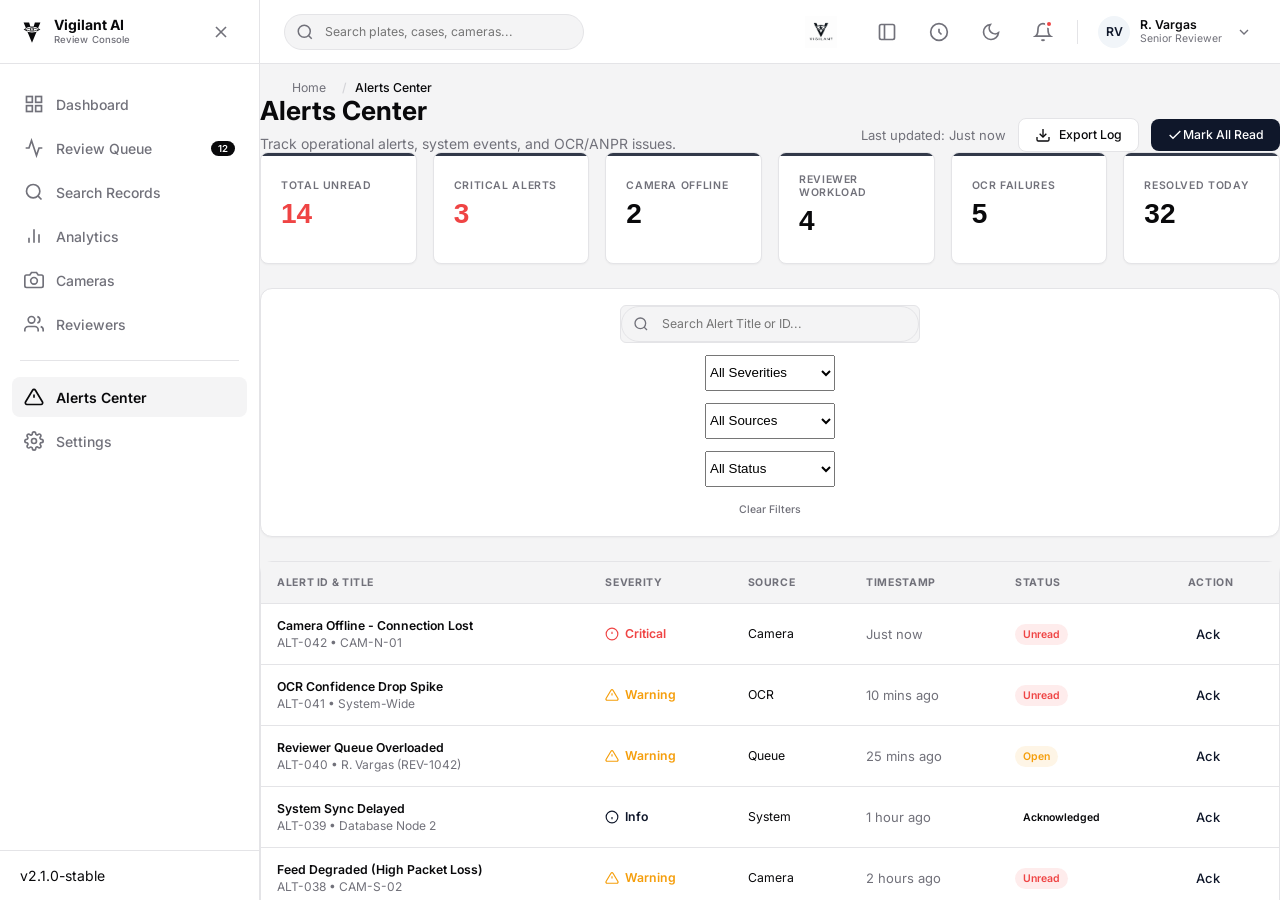
==== commit 3d92043a: "Fix static paths to work on Vercel" ====
--- a/services/frontend/app/static/alerts.html
+++ b/services/frontend/app/static/alerts.html
@@ -11,7 +11,7 @@
     <link href="https://fonts.googleapis.com/css2?family=Inter:wght@400;500;600;700&display=swap" rel="stylesheet">
     
     <!-- Styles -->
-    <link rel="stylesheet" href="/static/styles.css">
+    <link rel="stylesheet" href="./styles.css">
 </head>
 <body>
     <div class="app-layout">
@@ -45,38 +45,38 @@
             <nav class="sidebar-nav">
                 <ul>
                     <li>
-                        <a href="/static/index.html" class="nav-item">
+                        <a href="./index.html" class="nav-item">
                             <svg class="nav-icon" viewBox="0 0 24 24" fill="none" stroke="currentColor" stroke-width="2"><rect x="3" y="3" width="7" height="7"></rect><rect x="14" y="3" width="7" height="7"></rect><rect x="14" y="14" width="7" height="7"></rect><rect x="3" y="14" width="7" height="7"></rect></svg>
                             <span class="nav-text">Dashboard</span>
                         </a>
                     </li>
                     <li>
-                        <a href="/static/review-queue.html" class="nav-item">
+                        <a href="./review-queue.html" class="nav-item">
                             <svg class="nav-icon" viewBox="0 0 24 24" fill="none" stroke="currentColor" stroke-width="2"><polyline points="22 12 18 12 15 21 9 3 6 12 2 12"></polyline></svg>
                             <span class="nav-text">Review Queue</span>
                             <span class="badge">12</span>
                         </a>
                     </li>
                     <li>
-                        <a href="/static/search-records.html" class="nav-item">
+                        <a href="./search-records.html" class="nav-item">
                             <svg class="nav-icon" viewBox="0 0 24 24" fill="none" stroke="currentColor" stroke-width="2"><circle cx="11" cy="11" r="8"></circle><line x1="21" y1="21" x2="16.65" y2="16.65"></line></svg>
                             <span class="nav-text">Search Records</span>
                         </a>
                     </li>
                     <li>
-                        <a href="/static/analytics.html" class="nav-item">
+                        <a href="./analytics.html" class="nav-item">
                             <svg class="nav-icon" viewBox="0 0 24 24" fill="none" stroke="currentColor" stroke-width="2"><line x1="18" y1="20" x2="18" y2="10"></line><line x1="12" y1="20" x2="12" y2="4"></line><line x1="6" y1="20" x2="6" y2="14"></line></svg>
                             <span class="nav-text">Analytics</span>
                         </a>
                     </li>
                     <li>
-                        <a href="/static/cameras.html" class="nav-item">
+                        <a href="./cameras.html" class="nav-item">
                             <svg class="nav-icon" viewBox="0 0 24 24" fill="none" stroke="currentColor" stroke-width="2"><path d="M23 19a2 2 0 0 1-2 2H3a2 2 0 0 1-2-2V8a2 2 0 0 1 2-2h4l2-3h6l2 3h4a2 2 0 0 1 2 2z"></path><circle cx="12" cy="13" r="4"></circle></svg>
                             <span class="nav-text">Cameras</span>
                         </a>
                     </li>
                     <li>
-                        <a href="/static/reviewers.html" class="nav-item">
+                        <a href="./reviewers.html" class="nav-item">
                             <svg class="nav-icon" viewBox="0 0 24 24" fill="none" stroke="currentColor" stroke-width="2"><path d="M17 21v-2a4 4 0 0 0-4-4H5a4 4 0 0 0-4 4v2"></path><circle cx="9" cy="7" r="4"></circle><path d="M23 21v-2a4 4 0 0 0-3-3.87"></path><path d="M16 3.13a4 4 0 0 1 0 7.75"></path></svg>
                             <span class="nav-text">Reviewers</span>
                         </a>
@@ -87,14 +87,14 @@
                 
                 <ul>
                     <li>
-                        <a href="/static/alerts.html" class="nav-item active">
+                        <a href="./alerts.html" class="nav-item active">
                             <svg class="nav-icon" viewBox="0 0 24 24" fill="none" stroke="currentColor" stroke-width="2"><path d="M10.29 3.86L1.82 18a2 2 0 0 0 1.71 3h16.94a2 2 0 0 0 1.71-3L13.71 3.86a2 2 0 0 0-3.42 0z"></path><line x1="12" y1="9" x2="12" y2="13"></line><line x1="12" y1="17" x2="12.01" y2="17"></line></svg>
                             <span class="nav-text">Alerts Center</span>
                         </a>
                     </li>
 
                     <li>
-                        <a href="/static/settings.html" class="nav-item">
+                        <a href="./settings.html" class="nav-item">
                             <svg class="nav-icon" viewBox="0 0 24 24" fill="none" stroke="currentColor" stroke-width="2"><circle cx="12" cy="12" r="3"></circle><path d="M19.4 15a1.65 1.65 0 0 0 .33 1.82l.06.06a2 2 0 0 1 0 2.83 2 2 0 0 1-2.83 0l-.06-.06a1.65 1.65 0 0 0-1.82-.33 1.65 1.65 0 0 0-1 1.51V21a2 2 0 0 1-2 2 2 2 0 0 1-2-2v-.09A1.65 1.65 0 0 0 9 19.4a1.65 1.65 0 0 0-1.82.33l-.06.06a2 2 0 0 1-2.83 0 2 2 0 0 1 0-2.83l.06-.06a1.65 1.65 0 0 0 .33-1.82 1.65 1.65 0 0 0-1.51-1H3a2 2 0 0 1-2-2 2 2 0 0 1 2-2h.09A1.65 1.65 0 0 0 4.6 9a1.65 1.65 0 0 0-.33-1.82l-.06-.06a2 2 0 0 1 0-2.83 2 2 0 0 1 2.83 0l.06.06a1.65 1.65 0 0 0 1.82.33H9a1.65 1.65 0 0 0 1-1.51V3a2 2 0 0 1 2-2 2 2 0 0 1 2 2v.09a1.65 1.65 0 0 0 1 1.51 1.65 1.65 0 0 0 1.82-.33l.06-.06a2 2 0 0 1 2.83 0 2 2 0 0 1 0 2.83l-.06.06a1.65 1.65 0 0 0-.33 1.82V9a1.65 1.65 0 0 0 1.51 1H21a2 2 0 0 1 2 2 2 2 0 0 1-2 2h-.09a1.65 1.65 0 0 0-1.51 1z"></path></svg>
                             <span class="nav-text">Settings</span>
                         </a>
@@ -123,7 +123,7 @@
                 </div>
                 
                 <div class="header-right">
-                    <img src="/static/img/logo.png" alt="Vigilant AI" style="height: 32px; margin-right: 16px;">
+                    <img src="./img/logo.png" alt="Vigilant AI" style="height: 32px; margin-right: 16px;">
                     
                     <!-- Utility / Additional Actions -->
                     <button class="btn-icon header-action" aria-label="Quick action 1">
@@ -225,7 +225,7 @@
                             </div>
                             
                             <div class="dropdown-footer notification-footer">
-                                <a href="/static/alerts.html" class="btn-link" style="display:inline-block; width:100%; text-align:center;">View All History</a>
+                                <a href="./alerts.html" class="btn-link" style="display:inline-block; width:100%; text-align:center;">View All History</a>
                             </div>
                         </div>
                     </div>
@@ -262,7 +262,7 @@
                 <div class="breadcrumbs-row">
                     <nav aria-label="breadcrumb">
                         <ol class="breadcrumbs">
-                            <li class="breadcrumb-item"><a href="/static/index.html">Home</a></li>
+                            <li class="breadcrumb-item"><a href="./index.html">Home</a></li>
                             <li class="breadcrumb-item active" aria-current="page">Alerts Center</li>
                         </ol>
                     </nav>
@@ -439,7 +439,7 @@
     </div>
 
     <!-- Scripts -->
-    <script src="/static/app.js"></script>
-    <script src="/static/mock-alerts.js"></script>
+    <script src="./app.js"></script>
+    <script src="./mock-alerts.js"></script>
 </body>
 </html>
--- a/services/frontend/app/static/styles.css
+++ b/services/frontend/app/static/styles.css
@@ -0,0 +1,3632 @@
+/* 
+ * Traffic Violation Dashboard - App Shell Styles
+ */
+
+/* ==========================================================================
+   CSS Variables & Theming
+   ========================================================================== */
+:root[data-theme="light"] {
+    --color-primary: #0f172a;       /* Slate 900 — SentryTraffic primary */
+    --color-primary-hover: #1e293b;
+    --color-primary-light: #f1f5f9;
+
+    --color-bg-base: #f4f4f5;       /* Zinc 100 */
+    --color-bg-surface: #ffffff;
+    --color-bg-surface-hover: #f4f4f5;
+
+    --color-border: #e4e4e7;        /* Zinc 200 */
+    --color-border-hover: #d4d4d8;
+
+    --color-text-main: #09090b;     /* Zinc 950 */
+    --color-text-muted: #71717a;    /* Zinc 500 */
+    --color-text-inverse: #ffffff;
+
+    --color-danger: #ef4444;
+    --color-success: #22c55e;
+    --color-warning: #f59e0b;
+
+    --shadow-sm: 0 1px 2px 0 rgb(0 0 0 / 0.04);
+    --shadow-md: 0 4px 6px -1px rgb(0 0 0 / 0.08), 0 2px 4px -2px rgb(0 0 0 / 0.06);
+    --shadow-drawer: 10px 0 15px -3px rgb(0 0 0 / 0.1);
+}
+
+:root[data-theme="dark"] {
+    --color-primary: #3b82f6;       /* Primary Blue lighter for dark mode */
+    --color-primary-hover: #60a5fa;
+    --color-primary-light: rgba(59, 130, 246, 0.15);
+
+    --color-bg-base: #0f172a;       /* Slate 900 */
+    --color-bg-surface: #1e293b;    /* Slate 800 */
+    --color-bg-surface-hover: #334155;
+
+    --color-border: #334155;        /* Slate 700 */
+    --color-border-hover: #475569;
+
+    --color-text-main: #f8fafc;     /* Slate 50 */
+    --color-text-muted: #94a3b8;    /* Slate 400 */
+    --color-text-inverse: #ffffff;
+
+    --color-danger: #f87171;        /* Red 400 */
+
+    --shadow-sm: 0 1px 2px 0 rgb(0 0 0 / 0.3);
+    --shadow-md: 0 4px 6px -1px rgb(0 0 0 / 0.3), 0 2px 4px -2px rgb(0 0 0 / 0.3);
+    --shadow-drawer: 10px 0 15px -3px rgb(0 0 0 / 0.5);
+}
+
+/* Base Dimensions */
+:root {
+    --sidebar-width: 260px;
+    --sidebar-collapsed-width: 72px;
+    --header-height: 64px;
+    
+    --radius-sm: 6px;
+    --radius-md: 8px;
+    --radius-lg: 12px;
+    --radius-full: 9999px;
+
+    --font-sans: 'Inter', -apple-system, BlinkMacSystemFont, "Segoe UI", Roboto, Helvetica, Arial, sans-serif;
+}
+
+/* ==========================================================================
+   Reset & Base Styles
+   ========================================================================== */
+*, *::before, *::after {
+    box-sizing: border-box;
+    margin: 0;
+    padding: 0;
+}
+
+html, body {
+    height: 100%;
+    width: 100%;
+    font-family: var(--font-sans);
+    font-size: 14px;
+    color: var(--color-text-main);
+    background-color: var(--color-bg-base);
+    -webkit-font-smoothing: antialiased;
+    overflow: hidden; /* Prevent body scroll, handled by scroll-region */
+}
+
+a {
+    color: var(--color-primary);
+    text-decoration: none;
+}
+
+ul {
+    list-style: none;
+}
+
+button {
+    cursor: pointer;
+    font-family: inherit;
+    border: none;
+    background: none;
+    color: inherit;
+}
+
+/* ==========================================================================
+   Layout Shell
+   ========================================================================== */
+.app-layout {
+    display: flex;
+    height: 100vh;
+    width: 100vw;
+    overflow: hidden;
+}
+
+.main-wrapper {
+    display: flex;
+    flex-direction: column;
+    flex: 1;
+    min-width: 0; /* Prevents flex children from blowing out width */
+    height: 100vh;
+}
+
+.scroll-region {
+    flex: 1;
+    overflow-y: auto;
+    overflow-x: hidden;
+    position: relative;
+    /* Smooth scrolling */
+    scroll-behavior: smooth;
+}
+
+/* ==========================================================================
+   Sidebar Navigation
+   ========================================================================== */
+.sidebar {
+    width: var(--sidebar-width);
+    background-color: var(--color-bg-surface);
+    border-right: 1px solid var(--color-border);
+    display: flex;
+    flex-direction: column;
+    transition: width 0.3s ease, transform 0.3s ease;
+    z-index: 40;
+    flex-shrink: 0;
+}
+
+.sidebar-header {
+    height: var(--header-height);
+    display: flex;
+    align-items: center;
+    justify-content: space-between;
+    padding: 0 20px;
+    border-bottom: 1px solid var(--color-border);
+}
+
+.logo {
+    display: flex;
+    align-items: center;
+    gap: 10px;
+    color: var(--color-text-main);
+    font-weight: 700;
+    font-size: 1rem;
+    overflow: hidden;
+    white-space: nowrap;
+}
+
+.logo-icon {
+    color: var(--color-text-main);
+    flex-shrink: 0;
+}
+
+.logo-text-group {
+    display: flex;
+    flex-direction: column;
+    line-height: 1.2;
+    min-width: 0;
+}
+
+.logo-subtitle {
+    font-size: 0.6875rem;
+    font-weight: 500;
+    color: var(--color-text-muted);
+    letter-spacing: 0.01em;
+}
+
+.mobile-close-btn {
+    display: none;
+}
+
+.sidebar-nav {
+    flex: 1;
+    overflow-y: auto;
+    padding: 20px 0;
+    display: flex;
+    flex-direction: column;
+}
+
+.sidebar-nav ul {
+    display: flex;
+    flex-direction: column;
+    gap: 4px;
+    padding: 0 12px;
+}
+
+.nav-item {
+    display: flex;
+    align-items: center;
+    gap: 12px;
+    padding: 10px 12px;
+    border-radius: var(--radius-md);
+    color: var(--color-text-muted);
+    font-weight: 500;
+    transition: all 0.2s ease;
+    position: relative;
+    white-space: nowrap;
+}
+
+.nav-item:hover {
+    background-color: var(--color-bg-surface-hover);
+    color: var(--color-text-main);
+}
+
+.nav-section-label {
+    padding: 8px 20px 4px;
+    font-size: 0.6875rem;
+    font-weight: 600;
+    text-transform: uppercase;
+    letter-spacing: 0.08em;
+    color: var(--color-text-muted);
+}
+
+.nav-item.active {
+    background-color: var(--color-bg-surface-hover);
+    color: var(--color-text-main);
+    font-weight: 600;
+}
+
+.nav-icon {
+    width: 20px;
+    height: 20px;
+    flex-shrink: 0;
+}
+
+.nav-text {
+    flex: 1;
+    transition: opacity 0.2s ease;
+}
+
+.badge {
+    background-color: var(--color-text-main);
+    color: var(--color-text-inverse);
+    font-size: 0.6875rem;
+    font-weight: 600;
+    padding: 2px 7px;
+    border-radius: var(--radius-full);
+}
+
+.nav-section-divider {
+    height: 1px;
+    background-color: var(--color-border);
+    margin: 16px 20px;
+}
+
+.sidebar-footer {
+    padding: 16px 20px;
+    border-top: 1px solid var(--color-border);
+}
+
+.system-status {
+    display: flex;
+    align-items: center;
+    gap: 8px;
+    font-size: 0.8125rem;
+    color: var(--color-text-muted);
+}
+
+.status-dot {
+    width: 8px;
+    height: 8px;
+    border-radius: 50%;
+    flex-shrink: 0;
+}
+
+.status-dot.online {
+    background-color: var(--color-success, #22c55e);
+    box-shadow: 0 0 0 2px rgba(34, 197, 94, 0.2);
+}
+
+.pending-pill {
+    display: inline-flex;
+    align-items: center;
+    padding: 6px 12px;
+    border-radius: var(--radius-full);
+    border: 1px solid var(--color-border);
+    background-color: var(--color-bg-surface);
+    font-size: 0.8125rem;
+    font-weight: 500;
+    color: var(--color-text-main);
+    white-space: nowrap;
+}
+
+/* ==========================================================================
+   Top Header
+   ========================================================================== */
+.top-header {
+    height: var(--header-height);
+    background-color: var(--color-bg-surface);
+    border-bottom: 1px solid var(--color-border);
+    display: flex;
+    align-items: center;
+    justify-content: space-between;
+    padding: 0 24px;
+    flex-shrink: 0;
+    position: sticky;
+    top: 0;
+    z-index: 30;
+}
+
+.header-left, .header-right {
+    display: flex;
+    align-items: center;
+    gap: 16px;
+}
+
+.btn-icon {
+    display: flex;
+    align-items: center;
+    justify-content: center;
+    width: 36px;
+    height: 36px;
+    border-radius: var(--radius-md);
+    color: var(--color-text-muted);
+    transition: background-color 0.2s ease, color 0.2s ease;
+}
+
+.btn-icon:hover, .btn-icon:focus-visible {
+    background-color: var(--color-bg-surface-hover);
+    color: var(--color-text-main);
+    outline: none;
+}
+
+.btn-icon:focus-visible {
+    box-shadow: 0 0 0 2px var(--color-bg-base), 0 0 0 4px var(--color-primary);
+}
+
+.sidebar-toggle {
+    display: none; /* Hidden on desktop by default */
+}
+
+.search-container {
+    position: relative;
+    width: 300px;
+    display: flex;
+    align-items: center;
+}
+
+.search-icon {
+    position: absolute;
+    left: 12px;
+    color: var(--color-text-muted);
+}
+
+.search-input {
+    width: 100%;
+    height: 36px;
+    padding: 8px 12px 8px 40px;
+    border: 1px solid var(--color-border);
+    border-radius: var(--radius-full);
+    background-color: var(--color-bg-base);
+    color: var(--color-text-main);
+    font-family: inherit;
+    font-size: 0.875rem;
+    transition: all 0.2s ease;
+}
+
+.search-input:focus {
+    outline: none;
+    border-color: var(--color-primary);
+    box-shadow: 0 0 0 3px var(--color-primary-light);
+    background-color: var(--color-bg-surface);
+}
+
+.header-divider {
+    width: 1px;
+    height: 24px;
+    background-color: var(--color-border);
+}
+
+#notificationBtn {
+    position: relative;
+}
+
+.notification-indicator {
+    position: absolute;
+    top: 6px;
+    right: 8px;
+    width: 8px;
+    height: 8px;
+    background-color: var(--color-danger);
+    border-radius: 50%;
+    border: 2px solid var(--color-bg-surface);
+}
+
+/* Theme Icons */
+[data-theme="light"] .theme-icon-light { display: none; }
+[data-theme="light"] .theme-icon-dark { display: block; }
+[data-theme="dark"] .theme-icon-light { display: block; }
+[data-theme="dark"] .theme-icon-dark { display: none; }
+
+/* User Profile Button */
+.user-profile-btn {
+    display: flex;
+    align-items: center;
+    gap: 10px;
+    padding: 4px;
+    border-radius: var(--radius-full);
+    transition: background-color 0.2s ease;
+}
+
+.user-profile-btn:hover, .user-profile-btn:focus-visible {
+    background-color: var(--color-bg-surface-hover);
+    outline: none;
+}
+
+.user-profile-btn:focus-visible {
+    box-shadow: 0 0 0 2px var(--color-bg-base), 0 0 0 4px var(--color-primary);
+}
+
+.avatar {
+    width: 32px;
+    height: 32px;
+    border-radius: 50%;
+    background-color: var(--color-primary-light);
+    color: var(--color-primary);
+    display: flex;
+    align-items: center;
+    justify-content: center;
+    font-weight: 600;
+    font-size: 0.875rem;
+}
+
+.user-details {
+    display: flex;
+    flex-direction: column;
+    align-items: flex-start;
+    text-align: left;
+}
+
+.user-name {
+    font-size: 0.875rem;
+    font-weight: 600;
+    line-height: 1.2;
+}
+
+.user-role {
+    font-size: 0.75rem;
+    color: var(--color-text-muted);
+}
+
+.chevron {
+    color: var(--color-text-muted);
+    margin-left: 4px;
+}
+
+/* Dropdowns (Placeholder styles) */
+.dropdown-container {
+    position: relative;
+}
+
+.dropdown-menu {
+    position: absolute;
+    top: calc(100% + 8px);
+    right: 0;
+    width: 240px;
+    background-color: var(--color-bg-surface);
+    border: 1px solid var(--color-border);
+    border-radius: var(--radius-md);
+    box-shadow: var(--shadow-md);
+    display: none; /* toggled via JS */
+    flex-direction: column;
+    padding: 8px 0;
+    z-index: 50;
+}
+
+.dropdown-menu.show {
+    display: flex;
+}
+
+.dropdown-header {
+    padding: 8px 16px;
+    font-weight: 600;
+    font-size: 0.875rem;
+    border-bottom: 1px solid var(--color-border);
+    margin-bottom: 8px;
+}
+
+.dropdown-item {
+    padding: 8px 16px;
+    font-size: 0.875rem;
+    color: var(--color-text-main);
+    display: flex;
+    align-items: center;
+}
+
+a.dropdown-item:hover {
+    background-color: var(--color-bg-surface-hover);
+}
+
+.dropdown-divider {
+    height: 1px;
+    background-color: var(--color-border);
+    margin: 8px 0;
+}
+
+.text-danger {
+    color: var(--color-danger) !important;
+}
+
+/* ==========================================================================
+   Main Content Area
+   ========================================================================== */
+.breadcrumbs-row {
+    padding: 16px 32px 0 32px;
+    max-width: 1440px;
+    margin: 0 auto;
+}
+
+.breadcrumbs {
+    display: flex;
+    align-items: center;
+    gap: 8px;
+    font-size: 0.875rem;
+    color: var(--color-text-muted);
+    /* Graceful truncation */
+    white-space: nowrap;
+    overflow: hidden;
+    text-overflow: ellipsis;
+}
+
+.breadcrumb-item {
+    display: inline-flex;
+    align-items: center;
+}
+
+.breadcrumb-item + .breadcrumb-item::before {
+    content: "/";
+    margin: 0 8px;
+    color: var(--color-border-hover);
+}
+
+.breadcrumb-item a {
+    color: var(--color-text-muted);
+}
+
+.breadcrumb-item a:hover {
+    color: var(--color-primary);
+}
+
+.breadcrumb-item.active {
+    color: var(--color-text-main);
+    font-weight: 500;
+    overflow: hidden;
+    text-overflow: ellipsis;
+}
+
+.main-content {
+    padding: 24px 32px 48px;
+    max-width: 1440px;
+    margin: 0 auto;
+    display: flex;
+    flex-direction: column;
+    gap: 24px;
+}
+
+.page-title-area {
+    display: flex;
+    justify-content: space-between;
+    align-items: flex-end;
+    flex-wrap: wrap;
+    gap: 16px;
+}
+
+.page-title-content {
+    flex: 1;
+    min-width: 250px;
+}
+
+.page-title {
+    font-size: 1.875rem;
+    font-weight: 700;
+    line-height: 1.2;
+    margin-bottom: 8px;
+    color: var(--color-text-main);
+}
+
+.page-subtitle {
+    font-size: 1rem;
+    color: var(--color-text-muted);
+}
+
+.page-actions {
+    display: flex;
+    gap: 12px;
+}
+
+/* Buttons */
+.btn {
+    display: inline-flex;
+    align-items: center;
+    justify-content: center;
+    padding: 8px 16px;
+    font-size: 0.875rem;
+    font-weight: 500;
+    border-radius: var(--radius-md);
+    transition: all 0.2s ease;
+    white-space: nowrap;
+}
+
+.btn-primary {
+    background-color: var(--color-primary);
+    color: #ffffff;
+}
+
+.btn-primary:hover {
+    background-color: var(--color-primary-hover);
+}
+
+.btn-secondary {
+    background-color: var(--color-bg-surface);
+    border: 1px solid var(--color-border);
+    color: var(--color-text-main);
+    gap: 8px;
+}
+
+.btn-secondary:hover {
+    background-color: var(--color-bg-surface-hover);
+    border-color: var(--color-border-hover);
+}
+
+.btn:focus-visible {
+    outline: none;
+    box-shadow: 0 0 0 2px var(--color-bg-base), 0 0 0 4px var(--color-primary);
+}
+
+/* Cards & Placeholders */
+.card {
+    background-color: var(--color-bg-surface);
+    border: 1px solid var(--color-border);
+    border-radius: var(--radius-lg);
+    box-shadow: var(--shadow-sm);
+    display: flex;
+    flex-direction: column;
+}
+
+.card-header {
+    padding: 16px 20px;
+    border-bottom: 1px solid var(--color-border);
+    display: flex;
+    justify-content: space-between;
+    align-items: center;
+}
+
+.card-title {
+    font-size: 1rem;
+    font-weight: 600;
+}
+
+.card-body {
+    padding: 20px;
+    flex: 1;
+}
+
+.placeholder-block {
+    position: relative;
+}
+
+.summary-cards-row {
+    display: grid;
+    grid-template-columns: repeat(auto-fit, minmax(240px, 1fr));
+    gap: 20px;
+}
+
+.summary-card .placeholder-content {
+    padding: 24px;
+    display: flex;
+    flex-direction: column;
+    gap: 8px;
+}
+
+.placeholder-icon {
+    font-size: 1.5rem;
+    margin-bottom: 8px;
+}
+
+.placeholder-text {
+    font-size: 0.875rem;
+    color: var(--color-text-muted);
+    font-weight: 500;
+}
+
+.placeholder-value {
+    font-size: 2rem;
+    font-weight: 700;
+    color: var(--color-text-main);
+}
+
+.main-content-grid {
+    display: grid;
+    grid-template-columns: 1fr 320px;
+    gap: 24px;
+    align-items: start;
+}
+
+/* Skeleton Loaders */
+.placeholder-table {
+    display: flex;
+    flex-direction: column;
+    gap: 12px;
+}
+
+.placeholder-row {
+    height: 48px;
+    background-color: var(--color-bg-base);
+    border-radius: var(--radius-sm);
+    animation: pulse 2s cubic-bezier(0.4, 0, 0.6, 1) infinite;
+}
+
+.placeholder-row.header {
+    height: 36px;
+    background-color: var(--color-border);
+    animation: none;
+    opacity: 0.5;
+}
+
+.placeholder-list {
+    display: flex;
+    flex-direction: column;
+    gap: 16px;
+}
+
+.placeholder-list-item {
+    height: 64px;
+    background-color: var(--color-bg-base);
+    border-radius: var(--radius-sm);
+    animation: pulse 2s cubic-bezier(0.4, 0, 0.6, 1) infinite;
+}
+
+@keyframes pulse {
+    0%, 100% { opacity: 1; }
+    50% { opacity: .5; }
+}
+
+/* ==========================================================================
+   Responsive Breakpoints
+   ========================================================================== */
+
+/* Tablet (Collapsible Sidebar) */
+@media (max-width: 1024px) {
+    .sidebar {
+        width: var(--sidebar-collapsed-width);
+    }
+    
+    .sidebar-header {
+        padding: 0;
+        justify-content: center;
+    }
+    
+    .logo-text {
+        display: none; /* Hide text, keep icon */
+    }
+
+    .nav-text, .badge {
+        display: none; /* Hide text/badge, keep icon */
+    }
+
+    .nav-item {
+        justify-content: center;
+        padding: 10px;
+    }
+
+    .sidebar-footer {
+        text-align: center;
+        font-size: 0.65rem;
+    }
+    
+    /* Ensure tooltips or expand on hover behavior for a real app,
+       for shell we just hide text to maintain clean layout */
+
+    .search-container {
+        width: 240px;
+    }
+}
+
+/* Large Mobile / Small Tablet */
+@media (max-width: 768px) {
+    /* Main Grid becomes single column */
+    .main-content-grid {
+        grid-template-columns: 1fr;
+    }
+
+    /* Sidebar becomes a drawer */
+    .sidebar {
+        position: fixed;
+        left: 0;
+        top: 0;
+        bottom: 0;
+        width: 280px;
+        transform: translateX(-100%);
+        box-shadow: var(--shadow-drawer);
+    }
+
+    .sidebar.drawer-open {
+        transform: translateX(0);
+    }
+
+    .sidebar-header {
+        padding: 0 20px;
+        justify-content: space-between;
+    }
+
+    .logo-text, .nav-text, .badge {
+        display: inline-flex; /* Restore text inside drawer */
+    }
+
+    .nav-item {
+        justify-content: flex-start;
+        padding: 10px 12px;
+    }
+
+    .sidebar-footer {
+        text-align: left;
+    }
+
+    .mobile-close-btn {
+        display: flex;
+    }
+
+    /* Overlay */
+    .sidebar-overlay {
+        position: fixed;
+        inset: 0;
+        background-color: rgba(15, 23, 42, 0.5);
+        backdrop-filter: blur(2px);
+        z-index: 35;
+        opacity: 0;
+        pointer-events: none;
+        transition: opacity 0.3s ease;
+    }
+
+    .sidebar-overlay.active {
+        opacity: 1;
+        pointer-events: auto;
+    }
+
+    /* Header changes */
+    .sidebar-toggle {
+        display: flex;
+    }
+
+    .search-container {
+        display: none; /* Hide search input on mobile, could be an icon toggle */
+    }
+
+    /* Adjust padding for small screens */
+    .breadcrumbs-row {
+        padding: 16px 20px 0 20px;
+    }
+
+    .main-content {
+        padding: 20px 20px 40px;
+    }
+
+    .user-details {
+        display: none; /* Hide name/role in header */
+    }
+    .chevron {
+        display: none;
+    }
+}
+
+/* Mobile Small */
+@media (max-width: 390px) {
+    .page-title-area {
+        flex-direction: column;
+        align-items: stretch;
+    }
+    
+    .page-actions {
+        width: 100%;
+    }
+    
+    .page-actions .btn {
+        flex: 1;
+    }
+    
+    .summary-cards-row {
+        grid-template-columns: 1fr 1fr; /* Stack 2x2 */
+        gap: 12px;
+    }
+    
+    .summary-card .placeholder-content {
+        padding: 16px;
+    }
+}
+
+/* ==========================================================================
+   Settings Layout & Forms
+   ========================================================================== */
+.settings-layout {
+    display: flex;
+    gap: 32px;
+    align-items: flex-start;
+}
+
+.settings-nav {
+    width: 240px;
+    flex-shrink: 0;
+    position: sticky;
+    top: 24px;
+    display: flex;
+    flex-direction: column;
+    gap: 4px;
+}
+
+.settings-nav-item {
+    padding: 10px 16px;
+    border-radius: var(--radius-md);
+    color: var(--color-text-muted);
+    font-weight: 500;
+    transition: all 0.2s ease;
+}
+
+.settings-nav-item:hover {
+    background-color: var(--color-bg-surface-hover);
+    color: var(--color-text-main);
+}
+
+.settings-nav-item.active {
+    background-color: var(--color-bg-surface);
+    color: var(--color-primary);
+    box-shadow: var(--shadow-sm);
+    font-weight: 600;
+}
+
+.settings-content {
+    flex: 1;
+    display: flex;
+    flex-direction: column;
+    gap: 24px;
+    min-width: 0;
+}
+
+.settings-section {
+    background-color: var(--color-bg-surface);
+    border: 1px solid var(--color-border);
+    border-radius: var(--radius-md);
+    box-shadow: var(--shadow-sm);
+    overflow: hidden;
+}
+
+.settings-section-header {
+    padding: 20px 24px;
+    border-bottom: 1px solid var(--color-border);
+}
+
+.settings-section-title {
+    font-size: 1.125rem;
+    font-weight: 600;
+    color: var(--color-text-main);
+    margin-bottom: 4px;
+}
+
+.settings-section-desc {
+    font-size: 0.875rem;
+    color: var(--color-text-muted);
+}
+
+.settings-section-body {
+    padding: 24px;
+    display: flex;
+    flex-direction: column;
+    gap: 20px;
+}
+
+.settings-section-footer {
+    padding: 16px 24px;
+    background-color: var(--color-bg-base);
+    border-top: 1px solid var(--color-border);
+    display: flex;
+    justify-content: flex-end;
+    gap: 12px;
+}
+
+/* Forms */
+.form-group {
+    display: flex;
+    flex-direction: column;
+    gap: 6px;
+}
+
+.form-label {
+    font-size: 0.875rem;
+    font-weight: 500;
+    color: var(--color-text-main);
+}
+
+.form-label-long {
+    max-width: 80%;
+    line-height: 1.4;
+}
+
+.form-help {
+    font-size: 0.75rem;
+    color: var(--color-text-muted);
+}
+
+.form-control {
+    width: 100%;
+    max-width: 480px;
+    padding: 8px 12px;
+    border: 1px solid var(--color-border);
+    border-radius: var(--radius-md);
+    background-color: var(--color-bg-surface);
+    color: var(--color-text-main);
+    font-family: inherit;
+    font-size: 0.875rem;
+    transition: all 0.2s ease;
+}
+
+.form-control:focus {
+    outline: none;
+    border-color: var(--color-primary);
+    box-shadow: 0 0 0 3px var(--color-primary-light);
+}
+
+.form-control.has-error {
+    border-color: var(--color-danger);
+}
+
+.form-control.has-error:focus {
+    box-shadow: 0 0 0 3px rgba(239, 68, 68, 0.15);
+}
+
+.form-error-msg {
+    font-size: 0.75rem;
+    color: var(--color-danger);
+    margin-top: 4px;
+    display: flex;
+    align-items: center;
+    gap: 4px;
+}
+
+select.form-control {
+    appearance: none;
+    background-image: url("data:image/svg+xml,%3Csvg xmlns='http://www.w3.org/2000/svg' width='16' height='16' viewBox='0 0 24 24' fill='none' stroke='currentColor' stroke-width='2' stroke-linecap='round' stroke-linejoin='round'%3E%3Cpolyline points='6 9 12 15 18 9'%3E%3C/polyline%3E%3C/svg%3E");
+    background-repeat: no-repeat;
+    background-position: right 12px center;
+    padding-right: 32px;
+}
+
+/* Toggles / Checkboxes */
+.form-check {
+    display: flex;
+    align-items: flex-start;
+    gap: 12px;
+}
+
+.form-check-input {
+    margin-top: 4px;
+    width: 16px;
+    height: 16px;
+    accent-color: var(--color-primary);
+    cursor: pointer;
+}
+
+.form-check-label {
+    display: flex;
+    flex-direction: column;
+    gap: 2px;
+    cursor: pointer;
+}
+
+/* Danger Zone */
+.danger-zone {
+    border-color: var(--color-danger);
+}
+
+.danger-zone .settings-section-header {
+    border-bottom-color: rgba(239, 68, 68, 0.2);
+}
+
+.btn-danger {
+    background-color: var(--color-bg-surface);
+    color: var(--color-danger);
+    border: 1px solid var(--color-danger);
+}
+
+.btn-danger:hover {
+    background-color: var(--color-danger);
+    color: white;
+}
+
+/* Success State */
+.btn-success {
+    background-color: #10b981; /* Emerald 500 */
+    color: white;
+    pointer-events: none;
+}
+
+/* Mobile Settings Layout */
+@media (max-width: 768px) {
+    .settings-layout {
+        flex-direction: column;
+        gap: 20px;
+    }
+    
+    .settings-nav {
+        width: 100%;
+        position: static;
+        flex-direction: row;
+        overflow-x: auto;
+        padding-bottom: 8px;
+        border-bottom: 1px solid var(--color-border);
+        border-radius: 0;
+    }
+    
+    .settings-nav-item {
+        white-space: nowrap;
+    }
+    
+    .form-control {
+        max-width: 100%;
+    }
+}
+
+/* ==========================================================================
+   Notifications & Alerts Panel
+   ========================================================================== */
+
+.notification-menu {
+    width: 380px; /* Wider panel for rich content */
+    padding: 0;
+    overflow: hidden; /* handle border radius */
+}
+
+.notification-header {
+    padding: 16px;
+    border-bottom: 1px solid var(--color-border);
+    display: flex;
+    flex-direction: column;
+    gap: 12px;
+}
+
+.notification-header-top {
+    display: flex;
+    justify-content: space-between;
+    align-items: center;
+}
+
+.notification-title {
+    font-weight: 600;
+    font-size: 1rem;
+    color: var(--color-text-main);
+}
+
+.btn-text {
+    font-size: 0.75rem;
+    font-weight: 500;
+    color: var(--color-primary);
+    padding: 4px 8px;
+    border-radius: var(--radius-sm);
+}
+
+.btn-text:hover {
+    background-color: var(--color-primary-light);
+}
+
+.notification-filters {
+    display: flex;
+    gap: 8px;
+    overflow-x: auto;
+    padding-bottom: 4px;
+}
+
+.notification-filters::-webkit-scrollbar {
+    height: 4px;
+}
+.notification-filters::-webkit-scrollbar-thumb {
+    background-color: var(--color-border);
+    border-radius: var(--radius-full);
+}
+
+.filter-chip {
+    font-size: 0.75rem;
+    font-weight: 500;
+    padding: 4px 12px;
+    border-radius: var(--radius-full);
+    border: 1px solid var(--color-border);
+    background-color: var(--color-bg-base);
+    color: var(--color-text-muted);
+    white-space: nowrap;
+}
+
+.filter-chip:hover {
+    border-color: var(--color-border-hover);
+    color: var(--color-text-main);
+}
+
+.filter-chip.active {
+    background-color: var(--color-primary);
+    border-color: var(--color-primary);
+    color: white;
+}
+
+.notification-body {
+    max-height: 400px;
+    overflow-y: auto;
+    display: flex;
+    flex-direction: column;
+}
+
+.notification-item {
+    display: flex;
+    gap: 12px;
+    padding: 16px;
+    border-bottom: 1px solid var(--color-border);
+    position: relative;
+    transition: background-color 0.2s ease;
+}
+
+.notification-item:hover {
+    background-color: var(--color-bg-surface-hover);
+}
+
+.notification-item.unread {
+    background-color: var(--color-primary-light);
+}
+
+.notification-item.unread:hover {
+    background-color: #e0f2fe; /* Slightly darker primary light */
+}
+
+[data-theme="dark"] .notification-item.unread:hover {
+    background-color: rgba(59, 130, 246, 0.25);
+}
+
+.notification-icon {
+    width: 32px;
+    height: 32px;
+    border-radius: 50%;
+    display: flex;
+    align-items: center;
+    justify-content: center;
+    flex-shrink: 0;
+}
+
+.severity-high .notification-icon {
+    background-color: rgba(239, 68, 68, 0.15);
+    color: var(--color-danger);
+}
+
+.severity-warning .notification-icon {
+    background-color: rgba(245, 158, 11, 0.15); /* Amber */
+    color: #f59e0b;
+}
+
+.severity-info .notification-icon {
+    background-color: var(--color-primary-light);
+    color: var(--color-primary);
+}
+
+.notification-content {
+    flex: 1;
+    min-width: 0; /* Important for text wrapping */
+    display: flex;
+    flex-direction: column;
+    gap: 4px;
+}
+
+.notification-meta {
+    display: flex;
+    justify-content: space-between;
+    align-items: center;
+    margin-bottom: 2px;
+}
+
+.notification-category {
+    font-size: 0.75rem;
+    font-weight: 600;
+    text-transform: uppercase;
+    letter-spacing: 0.5px;
+}
+
+.severity-high .notification-category { color: var(--color-danger); }
+.severity-warning .notification-category { color: #f59e0b; }
+.severity-info .notification-category { color: var(--color-primary); }
+
+.notification-time {
+    font-size: 0.75rem;
+    color: var(--color-text-muted);
+}
+
+.notification-text {
+    font-size: 0.875rem;
+    line-height: 1.4;
+    color: var(--color-text-main);
+    word-break: break-word;
+}
+
+.notification-actions {
+    display: flex;
+    gap: 12px;
+    margin-top: 8px;
+}
+
+.btn-link {
+    font-size: 0.75rem;
+    font-weight: 600;
+    color: var(--color-primary);
+    padding: 0;
+}
+
+.btn-link:hover {
+    text-decoration: underline;
+}
+
+.unread-dot {
+    width: 8px;
+    height: 8px;
+    background-color: var(--color-primary);
+    border-radius: 50%;
+    position: absolute;
+    top: 16px;
+    right: 16px;
+}
+
+.notification-item.unread .notification-time {
+    margin-right: 12px; /* make room for dot */
+}
+
+.notification-empty {
+    padding: 40px 20px;
+    display: flex;
+    flex-direction: column;
+    align-items: center;
+    text-align: center;
+    gap: 8px;
+    color: var(--color-text-muted);
+}
+
+.empty-icon {
+    font-size: 2rem;
+    opacity: 0.5;
+    margin-bottom: 8px;
+}
+
+.dropdown-footer.notification-footer {
+    padding: 12px;
+    border-top: 1px solid var(--color-border);
+    display: flex;
+    justify-content: center;
+    background-color: var(--color-bg-surface);
+}
+
+/* Mobile Adjustments for Notification Panel */
+@media (max-width: 768px) {
+    .notification-menu {
+        position: fixed;
+        top: var(--header-height);
+        right: 0;
+        left: 0;
+        width: 100vw;
+        height: calc(100vh - var(--header-height));
+        border-radius: 0;
+        border: none;
+        border-top: 1px solid var(--color-border);
+        box-shadow: none;
+        flex-direction: column;
+    }
+    
+    .notification-body {
+        max-height: none;
+        flex: 1;
+    }
+}
+
+/* --- Mobile Settings Fixes --- */
+@media (max-width: 768px) {
+    .settings-section-header {
+        padding: 16px;
+    }
+    .settings-section-body {
+        padding: 16px;
+    }
+    .settings-section-footer {
+        padding: 16px;
+        flex-direction: column;
+        align-items: stretch;
+    }
+    .settings-section-footer .btn {
+        width: 100%;
+        text-align: center;
+        justify-content: center;
+    }
+    .form-label-long {
+        max-width: 100%;
+    }
+}
+
+/* --- Notification Panel Mobile Fixes --- */
+@media (max-width: 768px) {
+    .notification-menu {
+        top: 0;
+        height: 100vh;
+        z-index: 100;
+        padding-top: var(--header-height);
+    }
+    .notification-header-top {
+        flex-wrap: wrap;
+        gap: 8px;
+    }
+    .notification-filters {
+        padding-bottom: 8px;
+    }
+    .notification-item {
+        padding: 12px;
+        gap: 8px;
+    }
+    .notification-icon {
+        width: 24px;
+        height: 24px;
+    }
+    .unread-dot {
+        top: 12px;
+        right: 12px;
+    }
+}
+
+/* ==========================================================================
+   Dashboard Views (SPA content inside shell)
+   ========================================================================== */
+
+#content {
+    display: flex;
+    flex-direction: column;
+    gap: 24px;
+}
+
+.page-header {
+    margin-bottom: 4px;
+}
+
+.page-header h2 {
+    font-size: 1.875rem;
+    font-weight: 700;
+    line-height: 1.2;
+    color: var(--color-text-main);
+    letter-spacing: -0.02em;
+}
+
+.page-header p {
+    color: var(--color-text-muted);
+    font-size: 1rem;
+    margin-top: 8px;
+}
+
+/* KPI Cards */
+.kpi-grid {
+    display: grid;
+    grid-template-columns: repeat(auto-fit, minmax(180px, 1fr));
+    gap: 20px;
+}
+
+.kpi-card {
+    background-color: var(--color-bg-surface);
+    border: 1px solid var(--color-border);
+    border-radius: var(--radius-md);
+    padding: 24px;
+    box-shadow: var(--shadow-sm);
+    transition: transform 0.2s ease, box-shadow 0.2s ease;
+    position: relative;
+    overflow: hidden;
+}
+
+.kpi-card::before {
+    content: '';
+    position: absolute;
+    top: 0;
+    left: 0;
+    right: 0;
+    height: 3px;
+    background: var(--kpi-accent, var(--color-primary));
+    opacity: 0.85;
+}
+
+.kpi-card:hover {
+    transform: translateY(-2px);
+    box-shadow: var(--shadow-md);
+}
+
+.kpi-card .kpi-label {
+    font-size: 0.75rem;
+    font-weight: 600;
+    text-transform: uppercase;
+    letter-spacing: 0.06em;
+    color: var(--color-text-muted);
+    margin-bottom: 8px;
+}
+
+.kpi-card .kpi-value {
+    font-size: 2rem;
+    font-weight: 800;
+    color: var(--color-text-main);
+    line-height: 1;
+}
+
+.kpi-card .kpi-sub {
+    font-size: 0.75rem;
+    color: var(--color-text-muted);
+    margin-top: 6px;
+}
+
+.kpi-card.kpi-total     { --kpi-accent: var(--color-primary); }
+.kpi-card.kpi-open      { --kpi-accent: #3b82f6; }
+.kpi-card.kpi-approved  { --kpi-accent: #22c55e; }
+.kpi-card.kpi-rejected  { --kpi-accent: var(--color-danger); }
+.kpi-card.kpi-escalated { --kpi-accent: #f59e0b; }
+
+/* Charts */
+.charts-grid {
+    display: grid;
+    grid-template-columns: repeat(auto-fit, minmax(320px, 1fr));
+    gap: 24px;
+}
+
+.chart-card {
+    background-color: var(--color-bg-surface);
+    border: 1px solid var(--color-border);
+    border-radius: var(--radius-md);
+    padding: 20px;
+    box-shadow: var(--shadow-sm);
+}
+
+.chart-card h3 {
+    font-size: 1rem;
+    font-weight: 600;
+    color: var(--color-text-main);
+    margin-bottom: 16px;
+}
+
+.chart-card canvas {
+    width: 100% !important;
+    max-height: 280px;
+}
+
+/* Filters */
+.filters-bar {
+    display: flex;
+    flex-wrap: wrap;
+    gap: 10px;
+    align-items: center;
+    padding: 16px;
+    background-color: var(--color-bg-surface);
+    border: 1px solid var(--color-border);
+    border-radius: var(--radius-md);
+    box-shadow: var(--shadow-sm);
+}
+
+.filters-bar label {
+    font-size: 0.75rem;
+    font-weight: 600;
+    color: var(--color-text-muted);
+    text-transform: uppercase;
+    letter-spacing: 0.04em;
+}
+
+.filters-bar input,
+.filters-bar select {
+    background-color: var(--color-bg-base);
+    border: 1px solid var(--color-border);
+    border-radius: var(--radius-md);
+    padding: 8px 12px;
+    color: var(--color-text-main);
+    font-size: 0.875rem;
+    font-family: inherit;
+    outline: none;
+    transition: border-color 0.2s ease, box-shadow 0.2s ease;
+}
+
+.filters-bar input:focus,
+.filters-bar select:focus {
+    border-color: var(--color-primary);
+    box-shadow: 0 0 0 3px var(--color-primary-light);
+}
+
+.filter-input-sm { width: 120px; }
+.filter-input-xs { width: 100px; }
+
+/* Data Table */
+.data-table-wrap {
+    background-color: var(--color-bg-surface);
+    border: 1px solid var(--color-border);
+    border-radius: var(--radius-md);
+    overflow: hidden;
+    box-shadow: var(--shadow-sm);
+}
+
+.data-table {
+    width: 100%;
+    border-collapse: collapse;
+}
+
+.data-table thead {
+    background-color: var(--color-bg-base);
+}
+
+.data-table th {
+    padding: 14px 16px;
+    font-size: 0.75rem;
+    font-weight: 700;
+    text-transform: uppercase;
+    letter-spacing: 0.06em;
+    color: var(--color-text-muted);
+    text-align: left;
+    border-bottom: 1px solid var(--color-border);
+    cursor: pointer;
+    user-select: none;
+    white-space: nowrap;
+}
+
+.data-table th:hover {
+    color: var(--color-text-main);
+}
+
+.data-table th .sort-arrow {
+    margin-left: 4px;
+    font-size: 0.7rem;
+    opacity: 0.4;
+}
+
+.data-table th .sort-arrow.active {
+    opacity: 1;
+    color: var(--color-primary);
+}
+
+.data-table td {
+    padding: 14px 16px;
+    font-size: 0.875rem;
+    border-bottom: 1px solid var(--color-border);
+    color: var(--color-text-main);
+}
+
+.data-table tbody tr {
+    transition: background-color 0.15s ease;
+}
+
+.data-table tbody tr:hover {
+    background-color: var(--color-bg-surface-hover);
+}
+
+.data-table tbody tr.clickable {
+    cursor: pointer;
+}
+
+.mono-cell {
+    font-family: ui-monospace, SFMono-Regular, Menlo, Monaco, Consolas, monospace;
+    font-size: 0.8125rem;
+}
+
+.actions-cell {
+    white-space: nowrap;
+}
+
+/* Status Badges (distinct from nav .badge) */
+.status-badge {
+    display: inline-block;
+    padding: 2px 10px;
+    border-radius: var(--radius-full);
+    font-size: 0.72rem;
+    font-weight: 700;
+    text-transform: uppercase;
+    letter-spacing: 0.04em;
+}
+
+.status-badge.badge-open      { background: rgba(59, 130, 246, 0.12); color: #3b82f6; }
+.status-badge.badge-approved  { background: rgba(34, 197, 94, 0.12);  color: #22c55e; }
+.status-badge.badge-rejected  { background: rgba(239, 68, 68, 0.12);  color: var(--color-danger); }
+.status-badge.badge-escalated { background: rgba(245, 158, 11, 0.12); color: #f59e0b; }
+
+[data-theme="dark"] .status-badge.badge-open      { background: rgba(59, 130, 246, 0.2); }
+[data-theme="dark"] .status-badge.badge-approved  { background: rgba(34, 197, 94, 0.2); }
+[data-theme="dark"] .status-badge.badge-rejected  { background: rgba(239, 68, 68, 0.2); }
+[data-theme="dark"] .status-badge.badge-escalated { background: rgba(245, 158, 11, 0.2); }
+
+/* Extended Buttons */
+.btn-sm {
+    padding: 4px 10px;
+    font-size: 0.75rem;
+}
+
+.btn-ghost {
+    background-color: transparent;
+    color: var(--color-text-muted);
+    border: 1px solid var(--color-border);
+}
+
+.btn-ghost:hover {
+    background-color: var(--color-bg-surface-hover);
+    color: var(--color-text-main);
+    border-color: var(--color-border-hover);
+}
+
+.btn-approve {
+    background-color: #22c55e;
+    color: #ffffff;
+}
+
+.btn-approve:hover {
+    background-color: #16a34a;
+}
+
+.btn-reject {
+    background-color: var(--color-danger);
+    color: #ffffff;
+}
+
+.btn-reject:hover {
+    background-color: #dc2626;
+}
+
+.btn-escalate {
+    background-color: #f59e0b;
+    color: #1a1a1a;
+}
+
+.btn-escalate:hover {
+    background-color: #d97706;
+}
+
+.btn:disabled {
+    opacity: 0.5;
+    cursor: not-allowed;
+}
+
+/* Pagination */
+.pagination {
+    display: flex;
+    align-items: center;
+    justify-content: space-between;
+    padding: 16px;
+    border-top: 1px solid var(--color-border);
+    flex-wrap: wrap;
+    gap: 12px;
+}
+
+.pagination .page-info,
+.pagination .page-num {
+    font-size: 0.8125rem;
+    color: var(--color-text-muted);
+}
+
+.pagination .page-buttons {
+    display: flex;
+    gap: 8px;
+    align-items: center;
+}
+
+/* Case Detail */
+.detail-back {
+    margin-bottom: 4px;
+}
+
+.detail-grid {
+    display: grid;
+    grid-template-columns: 1fr 1fr;
+    gap: 24px;
+}
+
+.detail-evidence {
+    border-radius: var(--radius-md);
+    overflow: hidden;
+    border: 1px solid var(--color-border);
+    background-color: var(--color-bg-surface);
+    box-shadow: var(--shadow-sm);
+}
+
+.detail-evidence img {
+    width: 100%;
+    height: auto;
+    display: block;
+}
+
+.detail-meta {
+    padding: 20px;
+}
+
+.meta-row {
+    display: flex;
+    justify-content: space-between;
+    align-items: center;
+    gap: 16px;
+    padding: 10px 0;
+    border-bottom: 1px solid var(--color-border);
+}
+
+.meta-row:last-child {
+    border-bottom: none;
+}
+
+.meta-row .meta-label {
+    font-size: 0.75rem;
+    font-weight: 600;
+    color: var(--color-text-muted);
+    text-transform: uppercase;
+    letter-spacing: 0.04em;
+}
+
+.meta-row .meta-value {
+    font-size: 0.875rem;
+    color: var(--color-text-main);
+    font-weight: 500;
+    text-align: right;
+}
+
+.review-history {
+    padding: 20px;
+}
+
+.review-history h3,
+.decision-form h3 {
+    font-size: 1rem;
+    font-weight: 600;
+    color: var(--color-text-main);
+    margin-bottom: 16px;
+}
+
+.timeline-item {
+    display: flex;
+    gap: 16px;
+    padding: 8px 0 8px 16px;
+    border-left: 2px solid var(--color-border);
+    margin-left: 8px;
+    position: relative;
+}
+
+.timeline-item::before {
+    content: '';
+    position: absolute;
+    left: -5px;
+    top: 14px;
+    width: 8px;
+    height: 8px;
+    border-radius: 50%;
+    background-color: var(--color-primary);
+}
+
+.timeline-item .tl-time {
+    font-size: 0.75rem;
+    color: var(--color-text-muted);
+    white-space: nowrap;
+    min-width: 120px;
+}
+
+.timeline-item .tl-body {
+    font-size: 0.875rem;
+}
+
+.timeline-item .tl-action {
+    font-weight: 600;
+}
+
+.timeline-item .tl-notes {
+    color: var(--color-text-muted);
+    font-style: italic;
+    margin-top: 4px;
+}
+
+.timeline-empty {
+    color: var(--color-text-muted);
+    font-size: 0.875rem;
+    font-style: italic;
+}
+
+.decision-form {
+    padding: 20px;
+}
+
+.decision-form textarea {
+    width: 100%;
+    min-height: 80px;
+    background-color: var(--color-bg-base);
+    border: 1px solid var(--color-border);
+    border-radius: var(--radius-md);
+    padding: 12px;
+    color: var(--color-text-main);
+    font-family: inherit;
+    font-size: 0.875rem;
+    resize: vertical;
+    outline: none;
+    margin-bottom: 16px;
+    transition: border-color 0.2s ease, box-shadow 0.2s ease;
+}
+
+.decision-form textarea:focus {
+    border-color: var(--color-primary);
+    box-shadow: 0 0 0 3px var(--color-primary-light);
+}
+
+.decision-buttons {
+    display: flex;
+    flex-wrap: wrap;
+    gap: 10px;
+}
+
+/* Toast */
+.toast-container {
+    position: fixed;
+    top: 80px;
+    right: 24px;
+    z-index: 9999;
+    display: flex;
+    flex-direction: column;
+    gap: 8px;
+}
+
+.toast {
+    padding: 12px 20px;
+    border-radius: var(--radius-md);
+    font-size: 0.875rem;
+    font-weight: 500;
+    color: #ffffff;
+    box-shadow: var(--shadow-md);
+    animation: toast-in 0.3s ease, toast-out 0.3s ease 2.7s forwards;
+    max-width: 380px;
+}
+
+.toast-success { background-color: #22c55e; }
+.toast-error   { background-color: var(--color-danger); }
+.toast-info    { background-color: #3b82f6; }
+
+@keyframes toast-in {
+    from { opacity: 0; transform: translateX(40px); }
+    to   { opacity: 1; transform: translateX(0); }
+}
+
+@keyframes toast-out {
+    from { opacity: 1; transform: translateX(0); }
+    to   { opacity: 0; transform: translateX(40px); }
+}
+
+/* Loading & Empty States */
+.loading {
+    display: flex;
+    align-items: center;
+    justify-content: center;
+    padding: 48px;
+    color: var(--color-text-muted);
+    font-size: 0.9rem;
+}
+
+.loading::before {
+    content: '';
+    width: 20px;
+    height: 20px;
+    border: 2px solid var(--color-border);
+    border-top-color: var(--color-primary);
+    border-radius: 50%;
+    animation: spin 0.7s linear infinite;
+    margin-right: 10px;
+}
+
+@keyframes spin {
+    to { transform: rotate(360deg); }
+}
+
+.empty-state {
+    text-align: center;
+    padding: 48px 24px;
+    color: var(--color-text-muted);
+}
+
+.empty-state .empty-icon {
+    font-size: 2.5rem;
+    margin-bottom: 12px;
+    opacity: 0.4;
+}
+
+/* Confidence Bar */
+.confidence-bar {
+    display: inline-flex;
+    align-items: center;
+    gap: 8px;
+}
+
+.confidence-bar .bar-track {
+    width: 80px;
+    height: 6px;
+    background-color: var(--color-bg-base);
+    border-radius: var(--radius-full);
+    overflow: hidden;
+}
+
+.confidence-bar .bar-fill {
+    height: 100%;
+    border-radius: var(--radius-full);
+    transition: width 0.25s ease;
+}
+
+.confidence-bar .bar-label {
+    font-size: 0.75rem;
+    font-weight: 600;
+    color: var(--color-text-muted);
+}
+
+/* Dashboard responsive */
+@media (max-width: 1024px) {
+    .detail-grid {
+        grid-template-columns: 1fr;
+    }
+}
+
+@media (max-width: 768px) {
+    .kpi-grid {
+        grid-template-columns: repeat(2, 1fr);
+        gap: 12px;
+    }
+
+    .charts-grid {
+        grid-template-columns: 1fr;
+    }
+
+    .filters-bar {
+        flex-direction: column;
+        align-items: stretch;
+    }
+
+    .filters-bar input,
+    .filters-bar select,
+    .filter-input-sm,
+    .filter-input-xs {
+        width: 100%;
+    }
+
+    .decision-buttons {
+        flex-direction: column;
+    }
+
+    .decision-buttons .btn {
+        width: 100%;
+    }
+
+    .data-table-wrap {
+        overflow-x: auto;
+    }
+}
+
+/* ==========================================================================
+   SentryTraffic Operational Dashboard
+   ========================================================================== */
+
+.dashboard-root {
+    display: flex;
+    flex-direction: column;
+    gap: 20px;
+}
+
+.dashboard-toolbar {
+    display: flex;
+    justify-content: flex-end;
+    align-items: center;
+    gap: 10px;
+    flex-wrap: wrap;
+}
+
+.date-picker-btn {
+    display: inline-flex;
+    align-items: center;
+    gap: 8px;
+    padding: 8px 14px;
+    border: 1px solid var(--color-border);
+    border-radius: var(--radius-md);
+    background: var(--color-bg-surface);
+    color: var(--color-text-main);
+    font-size: 0.875rem;
+    font-weight: 500;
+    transition: background-color 0.2s ease, border-color 0.2s ease;
+}
+
+.date-picker-btn:hover {
+    background: var(--color-bg-surface-hover);
+    border-color: var(--color-border-hover);
+}
+
+.btn-export {
+    gap: 8px;
+}
+
+.stat-grid {
+    display: grid;
+    gap: 16px;
+}
+
+.stat-grid-4 {
+    grid-template-columns: repeat(4, minmax(0, 1fr));
+}
+
+.stat-grid-3 {
+    grid-template-columns: repeat(3, minmax(0, 1fr));
+}
+
+.stat-card {
+    background: var(--color-bg-surface);
+    border: 1px solid var(--color-border);
+    border-radius: var(--radius-lg);
+    padding: 20px;
+    box-shadow: var(--shadow-sm);
+    display: flex;
+    flex-direction: column;
+    gap: 8px;
+    min-height: 120px;
+}
+
+.stat-label {
+    font-size: 0.8125rem;
+    font-weight: 500;
+    color: var(--color-text-muted);
+}
+
+.stat-value {
+    font-size: 2rem;
+    font-weight: 700;
+    letter-spacing: -0.03em;
+    color: var(--color-text-main);
+    line-height: 1.1;
+}
+
+.stat-value-sm {
+    font-size: 1.75rem;
+}
+
+.stat-footer {
+    display: flex;
+    flex-wrap: wrap;
+    align-items: center;
+    gap: 6px;
+    margin-top: auto;
+    font-size: 0.75rem;
+}
+
+.stat-trend {
+    font-weight: 600;
+}
+
+.stat-trend.trend-up { color: var(--color-success, #22c55e); }
+.stat-trend.trend-down { color: var(--color-danger); }
+.stat-trend.trend-neutral { color: var(--color-text-muted); }
+
+.stat-trend-label {
+    color: var(--color-text-muted);
+}
+
+.dashboard-panels-row {
+    display: grid;
+    grid-template-columns: 1.2fr 0.8fr;
+    gap: 20px;
+    align-items: start;
+}
+
+.dashboard-panels-bottom {
+    grid-template-columns: 1fr 1fr;
+}
+
+.panel-card .card-header {
+    align-items: flex-start;
+}
+
+.card-subtitle {
+    font-size: 0.8125rem;
+    color: var(--color-text-muted);
+    margin-top: 4px;
+    font-weight: 400;
+}
+
+.btn-link {
+    background: none;
+    border: none;
+    color: var(--color-text-muted);
+    font-size: 0.8125rem;
+    font-weight: 500;
+    padding: 4px 0;
+    cursor: pointer;
+    text-decoration: none;
+}
+
+.btn-link:hover {
+    color: var(--color-text-main);
+}
+
+.alert-feed {
+    display: flex;
+    flex-direction: column;
+    gap: 0;
+    padding: 0 !important;
+}
+
+.alert-item {
+    display: flex;
+    gap: 12px;
+    padding: 16px 20px;
+    border-bottom: 1px solid var(--color-border);
+}
+
+.alert-item:last-child {
+    border-bottom: none;
+}
+
+.alert-icon-wrap {
+    width: 32px;
+    height: 32px;
+    border-radius: var(--radius-md);
+    display: flex;
+    align-items: center;
+    justify-content: center;
+    flex-shrink: 0;
+    background: var(--color-bg-base);
+    color: var(--color-text-muted);
+}
+
+.alert-item.severity-high .alert-icon-wrap {
+    background: rgba(239, 68, 68, 0.1);
+    color: var(--color-danger);
+}
+
+.alert-item.severity-medium .alert-icon-wrap {
+    background: rgba(245, 158, 11, 0.12);
+    color: var(--color-warning, #f59e0b);
+}
+
+.alert-top {
+    display: flex;
+    align-items: center;
+    justify-content: space-between;
+    gap: 8px;
+    margin-bottom: 4px;
+}
+
+.alert-title {
+    font-size: 0.875rem;
+    font-weight: 600;
+    color: var(--color-text-main);
+}
+
+.alert-desc {
+    font-size: 0.8125rem;
+    color: var(--color-text-muted);
+    line-height: 1.45;
+    margin-bottom: 6px;
+}
+
+.alert-time {
+    font-size: 0.75rem;
+    color: var(--color-text-muted);
+}
+
+.severity-badge {
+    display: inline-flex;
+    padding: 2px 8px;
+    border-radius: var(--radius-full);
+    font-size: 0.6875rem;
+    font-weight: 600;
+    text-transform: capitalize;
+    flex-shrink: 0;
+}
+
+.severity-badge.severity-high {
+    background: rgba(239, 68, 68, 0.12);
+    color: var(--color-danger);
+}
+
+.severity-badge.severity-medium {
+    background: rgba(245, 158, 11, 0.12);
+    color: var(--color-warning, #f59e0b);
+}
+
+.severity-badge.severity-low {
+    background: var(--color-bg-base);
+    color: var(--color-text-muted);
+}
+
+.quick-actions {
+    display: flex;
+    flex-direction: column;
+    gap: 10px;
+}
+
+.quick-action-btn {
+    display: flex;
+    align-items: center;
+    justify-content: center;
+    width: 100%;
+    padding: 10px 16px;
+    border-radius: var(--radius-md);
+    border: 1px solid var(--color-border);
+    background: var(--color-bg-surface);
+    color: var(--color-text-main);
+    font-size: 0.875rem;
+    font-weight: 500;
+    text-decoration: none;
+    transition: background-color 0.2s ease, border-color 0.2s ease;
+    cursor: pointer;
+    font-family: inherit;
+}
+
+.quick-action-btn:hover {
+    background: var(--color-bg-surface-hover);
+    border-color: var(--color-border-hover);
+}
+
+.quick-action-btn.primary {
+    background: var(--color-primary);
+    border-color: var(--color-primary);
+    color: #fff;
+}
+
+.quick-action-btn.primary:hover {
+    background: var(--color-primary-hover);
+    border-color: var(--color-primary-hover);
+}
+
+.camera-status-banner {
+    display: flex;
+    align-items: flex-start;
+    gap: 10px;
+    margin-top: 8px;
+    padding: 12px 14px;
+    border-radius: var(--radius-md);
+    background: var(--color-bg-base);
+    font-size: 0.8125rem;
+    color: var(--color-text-muted);
+    line-height: 1.45;
+}
+
+.camera-status-banner svg {
+    flex-shrink: 0;
+    margin-top: 2px;
+    color: var(--color-text-muted);
+}
+
+.camera-status-banner a {
+    color: var(--color-text-main);
+    font-weight: 600;
+    text-decoration: underline;
+    text-underline-offset: 2px;
+}
+
+.category-list {
+    display: flex;
+    flex-direction: column;
+    gap: 16px;
+}
+
+.category-row-header {
+    display: flex;
+    justify-content: space-between;
+    align-items: center;
+    margin-bottom: 8px;
+    gap: 12px;
+}
+
+.category-name {
+    font-size: 0.875rem;
+    font-weight: 500;
+    color: var(--color-text-main);
+}
+
+.category-meta {
+    font-size: 0.8125rem;
+    color: var(--color-text-muted);
+    white-space: nowrap;
+}
+
+.category-bar-track {
+    height: 8px;
+    background: var(--color-bg-base);
+    border-radius: var(--radius-full);
+    overflow: hidden;
+}
+
+.category-bar-fill {
+    height: 100%;
+    background: var(--color-primary);
+    border-radius: var(--radius-full);
+    transition: width 0.4s ease;
+}
+
+.activity-feed {
+    display: flex;
+    flex-direction: column;
+    gap: 0;
+    padding: 0 !important;
+}
+
+.activity-item {
+    display: flex;
+    gap: 12px;
+    padding: 14px 20px;
+    border-bottom: 1px solid var(--color-border);
+}
+
+.activity-item:last-child {
+    border-bottom: none;
+}
+
+.activity-avatar {
+    width: 32px;
+    height: 32px;
+    border-radius: 50%;
+    background: var(--color-primary-light);
+    color: var(--color-text-main);
+    display: flex;
+    align-items: center;
+    justify-content: center;
+    font-size: 0.6875rem;
+    font-weight: 700;
+    flex-shrink: 0;
+}
+
+.activity-avatar.auto {
+    background: rgba(59, 130, 246, 0.12);
+    color: #3b82f6;
+}
+
+.activity-top {
+    display: flex;
+    justify-content: space-between;
+    align-items: center;
+    gap: 8px;
+    margin-bottom: 4px;
+}
+
+.activity-plate {
+    font-family: ui-monospace, SFMono-Regular, Menlo, Monaco, Consolas, monospace;
+    font-size: 0.8125rem;
+    font-weight: 600;
+    color: var(--color-text-main);
+}
+
+.activity-time {
+    font-size: 0.75rem;
+    color: var(--color-text-muted);
+}
+
+.activity-detail {
+    font-size: 0.8125rem;
+    color: var(--color-text-muted);
+}
+
+.activity-detail strong {
+    color: var(--color-text-main);
+    font-weight: 600;
+}
+
+@media (max-width: 1200px) {
+    .stat-grid-4 {
+        grid-template-columns: repeat(2, minmax(0, 1fr));
+    }
+
+    .stat-grid-3 {
+        grid-template-columns: repeat(3, minmax(0, 1fr));
+    }
+}
+
+@media (max-width: 900px) {
+    .dashboard-panels-row,
+    .dashboard-panels-bottom {
+        grid-template-columns: 1fr;
+    }
+
+    .pending-pill {
+        display: none;
+    }
+}
+
+@media (max-width: 640px) {
+    .stat-grid-4,
+    .stat-grid-3 {
+        grid-template-columns: 1fr 1fr;
+    }
+
+    .stat-value {
+        font-size: 1.5rem;
+    }
+}
+
+
+/* ==========================================================================
+   Mock Dashboard Additional Styles
+   ========================================================================== */
+
+/* KPI Cards */
+.kpi-header {
+    display: flex;
+    justify-content: space-between;
+    align-items: center;
+    margin-bottom: 8px;
+}
+.kpi-trend {
+    font-size: 0.8125rem;
+    font-weight: 500;
+}
+.trend-up { color: var(--color-success); }
+.trend-down { color: var(--color-danger); }
+.trend-neutral { color: var(--color-text-muted); }
+
+/* Detection Table Layout */
+.detection-list-container {
+    display: flex;
+    flex-direction: column;
+}
+.detection-row {
+    display: flex;
+    align-items: center;
+    padding: 12px 20px;
+    border-bottom: 1px solid var(--color-border);
+    font-size: 0.875rem;
+    transition: background-color 0.2s ease;
+}
+.detection-row:last-child {
+    border-bottom: none;
+}
+.detection-row:hover:not(.header) {
+    background-color: var(--color-bg-surface-hover);
+    cursor: pointer;
+}
+.detection-row.header {
+    background-color: var(--color-bg-base);
+    font-weight: 600;
+    color: var(--color-text-muted);
+    font-size: 0.8125rem;
+    text-transform: uppercase;
+    letter-spacing: 0.05em;
+    padding-top: 8px;
+    padding-bottom: 8px;
+}
+
+.col-id { width: 15%; flex-shrink: 0; }
+.col-type { width: 22%; flex-shrink: 0; }
+.col-plate { width: 15%; flex-shrink: 0; }
+.col-cam { width: 18%; flex-shrink: 0; }
+.col-time { width: 12%; flex-shrink: 0; color: var(--color-text-muted); }
+.col-score { width: 8%; flex-shrink: 0; }
+.col-status { width: 10%; flex-shrink: 0; display: flex; justify-content: flex-end;}
+
+.truncate {
+    white-space: nowrap;
+    overflow: hidden;
+    text-overflow: ellipsis;
+}
+
+/* Status Chips */
+.status-chip {
+    padding: 4px 8px;
+    border-radius: var(--radius-full);
+    font-size: 0.75rem;
+    font-weight: 600;
+    white-space: nowrap;
+}
+.status-chip-success { background-color: rgba(34,197,94,0.1); color: var(--color-success); }
+.status-chip-warning { background-color: rgba(245,158,11,0.1); color: var(--color-warning); }
+.status-chip-danger { background-color: rgba(239,68,68,0.1); color: var(--color-danger); }
+
+/* Alerts */
+.alert-item {
+    padding: 16px 20px;
+    border-bottom: 1px solid var(--color-border);
+}
+.alert-item:last-child {
+    border-bottom: none;
+}
+.alert-header {
+    display: flex;
+    justify-content: space-between;
+    align-items: center;
+    margin-bottom: 4px;
+}
+.alert-title {
+    font-weight: 600;
+    font-size: 0.875rem;
+}
+.alert-time {
+    font-size: 0.75rem;
+    color: var(--color-text-muted);
+}
+.alert-desc {
+    font-size: 0.8125rem;
+    color: var(--color-text-muted);
+}
+.alert-info .alert-title { color: var(--color-primary); }
+.alert-warning .alert-title { color: var(--color-warning); }
+.alert-critical .alert-title { color: var(--color-danger); }
+
+/* Loading State */
+.dashboard-loading {
+    opacity: 0.6;
+    pointer-events: none;
+    transition: opacity 0.3s ease;
+}
+
+/* Toasts */
+.toast-container {
+    position: fixed;
+    bottom: 24px;
+    right: 24px;
+    display: flex;
+    flex-direction: column;
+    gap: 8px;
+    z-index: 1000;
+}
+.toast {
+    background-color: var(--color-primary);
+    color: #fff;
+    padding: 12px 20px;
+    border-radius: var(--radius-md);
+    font-size: 0.875rem;
+    font-weight: 500;
+    box-shadow: var(--shadow-md);
+    opacity: 0;
+    transform: translateY(20px);
+    transition: all 0.3s cubic-bezier(0.175, 0.885, 0.32, 1.275);
+}
+.toast.show {
+    opacity: 1;
+    transform: translateY(0);
+}
+
+.w-full { width: 100%; display: block; text-align: center; }
+
+
+/* ==========================================================================
+   Review Queue Additional Styles
+   ========================================================================== */
+
+/* Filter Toolbar */
+.filter-toolbar {
+    margin-bottom: 20px;
+}
+.filter-row {
+    display: flex;
+    flex-wrap: wrap;
+    gap: 12px;
+    padding: 16px;
+    align-items: center;
+}
+.filter-group {
+    display: flex;
+    flex-direction: column;
+}
+.flex-1 { flex: 1; min-width: 200px; }
+
+.form-select {
+    height: 36px;
+    padding: 6px 32px 6px 12px;
+    border: 1px solid var(--color-border);
+    border-radius: var(--radius-md);
+    background-color: var(--color-bg-base);
+    color: var(--color-text-main);
+    font-family: inherit;
+    font-size: 0.875rem;
+    appearance: none;
+    background-image: url("data:image/svg+xml,%3Csvg xmlns='http://www.w3.org/2000/svg' width='12' height='12' viewBox='0 0 24 24' fill='none' stroke='currentColor' stroke-width='2' stroke-linecap='round' stroke-linejoin='round'%3E%3Cpolyline points='6 9 12 15 18 9'%3E%3C/polyline%3E%3C/svg%3E");
+    background-repeat: no-repeat;
+    background-position: right 10px center;
+    cursor: pointer;
+}
+.form-select:focus {
+    outline: none;
+    border-color: var(--color-primary);
+    box-shadow: 0 0 0 3px var(--color-primary-light);
+}
+.form-checkbox {
+    width: 16px;
+    height: 16px;
+    border-radius: 4px;
+    border: 1px solid var(--color-border);
+    cursor: pointer;
+    accent-color: var(--color-primary);
+}
+
+/* Tabs Navigation */
+.tabs-row {
+    display: flex;
+    border-bottom: 1px solid var(--color-border);
+    margin-bottom: 24px;
+    gap: 24px;
+    overflow-x: auto;
+    scrollbar-width: none;
+}
+.tabs-row::-webkit-scrollbar { display: none; }
+.tab-item {
+    padding: 12px 4px;
+    font-weight: 500;
+    font-size: 0.875rem;
+    color: var(--color-text-muted);
+    border-bottom: 2px solid transparent;
+    transition: all 0.2s ease;
+    white-space: nowrap;
+}
+.tab-item:hover { color: var(--color-text-main); }
+.tab-item.active {
+    color: var(--color-primary);
+    border-bottom-color: var(--color-primary);
+    font-weight: 600;
+}
+.tab-count {
+    display: inline-flex;
+    align-items: center;
+    justify-content: center;
+    background-color: var(--color-bg-base);
+    color: var(--color-text-muted);
+    border-radius: var(--radius-full);
+    font-size: 0.6875rem;
+    padding: 2px 8px;
+    margin-left: 6px;
+}
+.tab-item.active .tab-count {
+    background-color: var(--color-primary-light);
+    color: var(--color-primary);
+}
+
+/* Queue Specific Columns */
+.col-check { width: 40px; display: flex; align-items: center; justify-content: center; flex-shrink: 0; }
+.col-thumb { width: 60px; flex-shrink: 0; }
+.col-assign { width: 14%; flex-shrink: 0; }
+.col-actions { width: 100px; flex-shrink: 0; }
+.col-id { width: 12%; flex-shrink: 0; }
+.col-type { width: 18%; flex-shrink: 0; }
+.col-plate { width: 12%; flex-shrink: 0; }
+.col-cam { width: 14%; flex-shrink: 0; }
+.col-time { width: 10%; flex-shrink: 0; }
+.col-score { width: 8%; flex-shrink: 0; }
+.col-status { width: 100px; flex-shrink: 0; }
+
+.thumb-placeholder {
+    width: 36px;
+    height: 36px;
+    background-color: var(--color-bg-base);
+    border: 1px solid var(--color-border);
+    border-radius: var(--radius-sm);
+    display: flex;
+    align-items: center;
+    justify-content: center;
+    font-size: 1.1rem;
+}
+.queue-row {
+    display: flex;
+    align-items: center;
+    padding: 12px 0;
+    border-bottom: 1px solid var(--color-border);
+    font-size: 0.875rem;
+    transition: background-color 0.2s ease;
+}
+.queue-row:last-child { border-bottom: none; }
+.queue-row:hover:not(.header) {
+    background-color: var(--color-bg-surface-hover);
+    cursor: pointer;
+}
+.queue-row.header {
+    background-color: var(--color-bg-base);
+    font-weight: 600;
+    color: var(--color-text-muted);
+    font-size: 0.8125rem;
+    text-transform: uppercase;
+    letter-spacing: 0.05em;
+    padding-top: 10px;
+    padding-bottom: 10px;
+    position: sticky;
+    top: 0;
+    z-index: 10;
+}
+
+.text-right { text-align: right; justify-content: flex-end; }
+.font-medium { font-weight: 500; }
+.font-semibold { font-weight: 600; }
+.text-muted { color: var(--color-text-muted); }
+.text-success { color: var(--color-success); }
+.text-warning { color: var(--color-warning); }
+
+.action-menu-compact {
+    display: flex;
+    gap: 4px;
+    justify-content: flex-end;
+}
+.btn-sm { padding: 4px 8px; font-size: 0.75rem; height: 28px; border-radius: var(--radius-sm); }
+.action-approve { color: var(--color-success); background-color: rgba(34,197,94,0.1); }
+.action-approve:hover { background-color: var(--color-success); color: white; }
+.action-reject { color: var(--color-danger); background-color: rgba(239,68,68,0.1); }
+.action-reject:hover { background-color: var(--color-danger); color: white; }
+
+/* Bulk Action Bar */
+.bulk-action-bar {
+    position: absolute;
+    top: 0;
+    left: 0;
+    right: 0;
+    height: 56px;
+    background-color: var(--color-primary-light);
+    border-bottom: 1px solid var(--color-border);
+    border-top-left-radius: var(--radius-lg);
+    border-top-right-radius: var(--radius-lg);
+    display: flex;
+    align-items: center;
+    justify-content: space-between;
+    padding: 0 20px;
+    z-index: 20;
+    opacity: 0;
+    pointer-events: none;
+    transform: translateY(-10px);
+    transition: all 0.2s ease;
+}
+.bulk-action-bar.visible {
+    opacity: 1;
+    pointer-events: auto;
+    transform: translateY(0);
+}
+.bulk-count {
+    font-weight: 600;
+    color: var(--color-primary);
+}
+.bulk-actions { display: flex; gap: 8px; }
+
+/* State Containers */
+.state-container {
+    padding: 60px 20px;
+    text-align: center;
+    color: var(--color-text-muted);
+    display: flex;
+    flex-direction: column;
+    align-items: center;
+    justify-content: center;
+}
+.state-icon { font-size: 3rem; margin-bottom: 16px; }
+.state-container h3 { color: var(--color-text-main); margin-bottom: 8px; }
+.loader-spinner {
+    width: 32px;
+    height: 32px;
+    border: 3px solid var(--color-border);
+    border-top-color: var(--color-primary);
+    border-radius: 50%;
+    animation: spin 1s linear infinite;
+    margin-bottom: 16px;
+}
+@keyframes spin { to { transform: rotate(360deg); } }
+
+/* Desktop vs Mobile Toggle */
+.queue-mobile-container { display: none; }
+
+/* Mobile Responsive */
+@media (max-width: 1024px) {
+    .filter-group { flex: 1; min-width: calc(50% - 12px); }
+    .col-cam, .col-assign { display: none; }
+}
+
+@media (max-width: 768px) {
+    .queue-table-container { display: none; }
+    .queue-mobile-container { display: flex; flex-direction: column; padding: 12px; gap: 12px; }
+    
+    .queue-card-mobile {
+        background-color: var(--color-bg-base);
+        border: 1px solid var(--color-border);
+        border-radius: var(--radius-md);
+        padding: 12px;
+    }
+    .card-mobile-header {
+        display: flex;
+        justify-content: space-between;
+        align-items: center;
+        margin-bottom: 12px;
+        padding-bottom: 8px;
+        border-bottom: 1px solid var(--color-border);
+    }
+    .card-mobile-body {
+        display: flex;
+        gap: 12px;
+        align-items: flex-start;
+    }
+    .card-mobile-info {
+        flex: 1;
+        display: flex;
+        flex-direction: column;
+        gap: 4px;
+    }
+    .card-mobile-actions {
+        display: flex;
+        gap: 8px;
+        margin-top: 16px;
+    }
+}
+
+
+/* ==========================================================================
+   Case Detail Additional Styles
+   ========================================================================== */
+
+/* Layout Grid */
+.case-grid {
+    display: grid;
+    grid-template-columns: 2fr 1fr;
+    gap: 24px;
+    align-items: start;
+}
+.case-details-split {
+    display: grid;
+    grid-template-columns: 1fr 1fr;
+    gap: 24px;
+}
+
+/* Evidence Viewer */
+.evidence-viewer-wrapper {
+    position: relative;
+    width: 100%;
+    aspect-ratio: 16 / 9;
+    background-color: #000;
+    overflow: hidden;
+    border-bottom: 1px solid var(--color-border);
+}
+.evidence-placeholder {
+    width: 100%;
+    height: 100%;
+    display: flex;
+    flex-direction: column;
+    align-items: center;
+    justify-content: center;
+    color: var(--color-text-muted);
+    position: relative;
+    transition: background-color 0.3s ease;
+}
+.evidence-icon {
+    font-size: 3rem;
+    margin-bottom: 12px;
+}
+.bbox {
+    position: absolute;
+    border: 2px solid transparent;
+    background-color: rgba(0,0,0,0.5);
+    color: white;
+    font-size: 0.75rem;
+    padding: 2px 6px;
+    font-weight: 600;
+}
+.bbox-plate {
+    border-color: var(--color-danger);
+    background-color: rgba(239,68,68,0.2);
+    top: 60%;
+    left: 45%;
+    width: 120px;
+    height: 40px;
+    display: flex;
+    align-items: flex-end;
+}
+.bbox-vehicle {
+    border-color: var(--color-success);
+    background-color: rgba(34,197,94,0.1);
+    top: 30%;
+    left: 30%;
+    width: 40%;
+    height: 60%;
+}
+
+.thumbnail-strip {
+    display: flex;
+    gap: 8px;
+}
+.thumb-item {
+    width: 48px;
+    height: 36px;
+    background-color: var(--color-bg-surface-hover);
+    border: 2px solid transparent;
+    border-radius: var(--radius-sm);
+    cursor: pointer;
+    display: flex;
+    align-items: center;
+    justify-content: center;
+    font-size: 0.75rem;
+    font-weight: 600;
+    color: var(--color-text-muted);
+    transition: all 0.2s ease;
+}
+.thumb-item:hover { border-color: var(--color-border); }
+.thumb-item.active {
+    border-color: var(--color-primary);
+    color: var(--color-primary);
+}
+
+/* Toggle Switch */
+.toggle-switch {
+    position: relative;
+    display: inline-flex;
+    align-items: center;
+    cursor: pointer;
+}
+.toggle-switch input { opacity: 0; width: 0; height: 0; }
+.toggle-slider {
+    position: relative;
+    width: 36px;
+    height: 20px;
+    background-color: var(--color-border);
+    border-radius: 20px;
+    transition: .4s;
+}
+.toggle-slider:before {
+    position: absolute;
+    content: "";
+    height: 16px;
+    width: 16px;
+    left: 2px;
+    bottom: 2px;
+    background-color: white;
+    border-radius: 50%;
+    transition: .4s;
+}
+.toggle-switch input:checked + .toggle-slider { background-color: var(--color-primary); }
+.toggle-switch input:checked + .toggle-slider:before { transform: translateX(16px); }
+
+/* Summary & OCR Panels */
+.summary-stat-row {
+    display: flex;
+    justify-content: space-between;
+    padding: 8px 0;
+    border-bottom: 1px dashed var(--color-border);
+    font-size: 0.875rem;
+}
+.summary-stat-row:last-child { border-bottom: none; }
+.stat-label { color: var(--color-text-muted); }
+.ai-reasoning-box {
+    margin-top: 16px;
+    background-color: var(--color-bg-surface-hover);
+    padding: 12px;
+    border-radius: var(--radius-sm);
+    border-left: 3px solid var(--color-primary);
+}
+.reasoning-title { font-size: 0.75rem; font-weight: 600; text-transform: uppercase; color: var(--color-text-muted); margin-bottom: 4px; }
+.reasoning-text { font-size: 0.875rem; line-height: 1.5; color: var(--color-text-main); }
+
+.ocr-plate-display {
+    font-size: 1.5rem;
+    font-weight: 700;
+    letter-spacing: 0.1em;
+    text-align: center;
+    padding: 12px;
+    background-color: var(--color-bg-surface-hover);
+    border: 2px solid var(--color-border);
+    border-radius: var(--radius-md);
+    font-family: monospace;
+}
+.ocr-crop-placeholder {
+    width: 100%;
+    height: 60px;
+    background-color: #e2e8f0;
+    border: 1px dashed var(--color-border);
+    display: flex;
+    align-items: center;
+    justify-content: center;
+    border-radius: var(--radius-sm);
+}
+.ocr-crop-placeholder .crop-text { color: var(--color-text-muted); font-size: 0.75rem; font-weight: 600; text-transform: uppercase; }
+
+/* Metadata List */
+.meta-list { display: flex; flex-direction: column; gap: 8px; }
+.meta-item { display: flex; justify-content: space-between; font-size: 0.875rem; }
+.meta-label { color: var(--color-text-muted); }
+.meta-divider { height: 1px; background-color: var(--color-border); margin: 4px 0; }
+.color-swatch { display: inline-block; width: 12px; height: 12px; border-radius: 50%; border: 1px solid var(--color-border); vertical-align: middle; }
+
+/* Timeline */
+.timeline {
+    position: relative;
+    padding-left: 20px;
+}
+.timeline::before {
+    content: '';
+    position: absolute;
+    left: 7px;
+    top: 8px;
+    bottom: 0;
+    width: 2px;
+    background-color: var(--color-border);
+}
+.timeline-item {
+    position: relative;
+    margin-bottom: 24px;
+}
+.timeline-item:last-child { margin-bottom: 0; }
+.timeline-dot {
+    position: absolute;
+    left: -20px;
+    top: 4px;
+    width: 16px;
+    height: 16px;
+    border-radius: 50%;
+    background-color: var(--color-text-muted);
+    border: 3px solid var(--color-bg-base);
+}
+.bg-success { background-color: var(--color-success); }
+.bg-primary { background-color: var(--color-primary); }
+.bg-warning { background-color: var(--color-warning); }
+.bg-danger { background-color: var(--color-danger); }
+
+.timeline-content { padding-left: 12px; }
+.timeline-title { font-weight: 600; font-size: 0.875rem; margin-bottom: 2px; }
+.timeline-desc { font-size: 0.8125rem; color: var(--color-text-main); margin-bottom: 4px; }
+.timeline-time { font-size: 0.75rem; color: var(--color-text-muted); }
+
+/* Responsive adjustments */
+@media (max-width: 1024px) {
+    .case-grid { grid-template-columns: 1fr; }
+    .case-details-split { grid-template-columns: 1fr; }
+}
+
+
+/* ==========================================================================
+   Search Records Styles
+   ========================================================================== */
+
+/* Search Toolbar Card */
+.search-toolbar-card {
+    margin-bottom: 24px;
+    padding: 20px;
+}
+.search-primary-row {
+    display: flex;
+    gap: 16px;
+    margin-bottom: 20px;
+}
+.search-input-group {
+    flex: 1;
+    position: relative;
+    display: flex;
+    align-items: center;
+}
+.search-input-group .input-icon {
+    position: absolute;
+    left: 12px;
+    color: var(--color-text-muted);
+}
+.search-input-large {
+    width: 100%;
+    padding-left: 40px;
+    padding-right: 16px;
+    height: 44px;
+    font-size: 1rem;
+    border: 1px solid var(--color-border);
+    border-radius: var(--radius-md);
+    background-color: var(--color-bg-base);
+}
+.search-primary-actions {
+    display: flex;
+    gap: 12px;
+    align-items: center;
+}
+
+/* Advanced Filters Grid */
+.search-filters-grid {
+    display: grid;
+    grid-template-columns: repeat(auto-fill, minmax(180px, 1fr));
+    gap: 16px;
+    padding-top: 16px;
+    border-top: 1px solid var(--color-border);
+}
+.form-group {
+    display: flex;
+    flex-direction: column;
+    gap: 6px;
+}
+.form-label {
+    font-size: 0.8125rem;
+    font-weight: 500;
+    color: var(--color-text-muted);
+}
+.form-select {
+    width: 100%;
+    height: 36px;
+    padding: 0 12px;
+    border: 1px solid var(--color-border);
+    border-radius: var(--radius-sm);
+    background-color: var(--color-bg-base);
+    color: var(--color-text-main);
+}
+
+/* Filters Footer & Chips */
+.search-filters-footer {
+    display: flex;
+    justify-content: space-between;
+    align-items: center;
+    margin-top: 20px;
+    padding-top: 16px;
+    border-top: 1px dashed var(--color-border);
+}
+.active-filters-container {
+    display: flex;
+    flex-wrap: wrap;
+    gap: 8px;
+    flex: 1;
+}
+.filter-chip-active {
+    font-size: 0.75rem;
+    font-weight: 500;
+    padding: 4px 10px;
+    border-radius: 16px;
+    background-color: var(--color-primary-light);
+    color: var(--color-primary);
+    display: inline-flex;
+    align-items: center;
+    border: 1px solid rgba(0,0,0,0.05);
+}
+.filter-actions {
+    display: flex;
+    gap: 8px;
+    flex-shrink: 0;
+}
+
+/* Summary Row */
+.results-summary-row {
+    display: flex;
+    justify-content: space-between;
+    align-items: center;
+    margin-bottom: 16px;
+}
+.results-count {
+    font-size: 0.875rem;
+    font-weight: 500;
+    color: var(--color-text-muted);
+}
+.results-actions {
+    display: flex;
+    gap: 16px;
+    align-items: center;
+}
+.sort-control {
+    display: flex;
+    align-items: center;
+    gap: 8px;
+}
+.sort-label {
+    font-size: 0.8125rem;
+    color: var(--color-text-muted);
+}
+
+/* Responsive Search */
+@media (max-width: 1024px) {
+    .search-primary-row { flex-direction: column; }
+    .search-input-group { width: 100%; }
+    .search-primary-actions { width: 100%; justify-content: flex-end; }
+    .search-filters-footer { flex-direction: column; align-items: flex-start; gap: 12px; }
+    .filter-actions { width: 100%; justify-content: flex-start; }
+}
+
+@media (max-width: 768px) {
+    .search-filters-grid { grid-template-columns: 1fr; }
+    .results-summary-row { flex-direction: column; align-items: flex-start; gap: 12px; }
+    .results-actions { width: 100%; justify-content: space-between; }
+    
+    #searchTable thead { display: none; }
+    #searchTable tbody { display: block; width: 100%; }
+    
+    .queue-card-mobile {
+        display: block;
+        padding: 16px;
+        margin-bottom: 12px;
+        background: var(--color-bg-surface);
+        border: 1px solid var(--color-border);
+        border-radius: var(--radius-md);
+        box-shadow: var(--shadow-sm);
+    }
+    .queue-card-mobile td {
+        display: block;
+        padding: 0;
+        border: none;
+    }
+    .queue-card-mobile .card-header {
+        display: flex;
+        justify-content: space-between;
+        margin-bottom: 8px;
+    }
+    .queue-card-mobile .card-id { font-weight: 600; font-size: 0.875rem; }
+    .queue-card-mobile .card-title { font-weight: 700; font-size: 1.125rem; margin-bottom: 4px; }
+    .queue-card-mobile .card-meta { color: var(--color-text-muted); font-size: 0.8125rem; margin-bottom: 12px; }
+    .queue-card-mobile .card-footer {
+        display: flex;
+        justify-content: space-between;
+        padding-top: 12px;
+        border-top: 1px dashed var(--color-border);
+        font-size: 0.8125rem;
+    }
+}
+
+
+/* ==========================================================================
+   Analytics Dashboard Styles
+   ========================================================================== */
+
+.analytics-kpi-grid {
+    display: grid;
+    grid-template-columns: repeat(auto-fit, minmax(180px, 1fr));
+    gap: 16px;
+    margin-bottom: 24px;
+}
+
+.kpi-card {
+    padding: 20px;
+    display: flex;
+    flex-direction: column;
+    justify-content: center;
+    transition: transform 0.2s ease, box-shadow 0.2s ease;
+}
+
+.kpi-card:hover {
+    transform: translateY(-2px);
+    box-shadow: 0 4px 12px rgba(0,0,0,0.2);
+}
+
+.kpi-label {
+    font-size: 13px;
+    font-weight: 500;
+    color: var(--color-text-muted);
+    margin-bottom: 8px;
+}
+
+.kpi-value {
+    font-size: 24px;
+    font-weight: 700;
+    color: var(--color-text-main);
+    margin-bottom: 8px;
+    font-family: 'Outfit', sans-serif;
+}
+
+.kpi-trend {
+    font-size: 12px;
+    display: flex;
+    align-items: center;
+    gap: 4px;
+    font-weight: 500;
+}
+
+.chart-card {
+    padding: 20px;
+    display: flex;
+    flex-direction: column;
+}
+
+.chart-toggles {
+    display: flex;
+    background: var(--color-bg-base);
+    border-radius: 6px;
+    padding: 2px;
+}
+
+.chart-toggles .btn-text {
+    color: var(--color-text-muted);
+}
+
+.chart-toggles .btn-text.active {
+    background: var(--color-bg-surface-hover);
+    color: var(--color-text-main);
+    border-radius: 4px;
+}
+
+.anpr-row {
+    padding: 8px 0;
+}
+
+/* Responsive Overrides for Analytics */
+@media (max-width: 1024px) {
+    .analytics-charts-grid .chart-row {
+        grid-template-columns: 1fr !important;
+    }
+}
+
+
+/* ==========================================================================
+   Cameras Dashboard Styles
+   ========================================================================== */
+
+.cameras-layout {
+    display: flex;
+    gap: 24px;
+    align-items: flex-start;
+    position: relative;
+    overflow: hidden;
+}
+
+.cameras-list-container {
+    flex: 1;
+    min-width: 0;
+    transition: width 0.3s ease;
+}
+
+.camera-detail-panel {
+    width: 380px;
+    flex-shrink: 0;
+    display: none;
+    flex-direction: column;
+    background: var(--color-bg-surface);
+    border: 1px solid var(--color-border);
+    border-radius: 8px;
+    height: calc(100vh - 280px);
+    position: sticky;
+    top: 24px;
+}
+
+.camera-detail-panel.active {
+    display: flex;
+    animation: slideInRight 0.3s cubic-bezier(0.16, 1, 0.3, 1);
+}
+
+@keyframes slideInRight {
+    from { opacity: 0; transform: translateX(20px); }
+    to { opacity: 1; transform: translateX(0); }
+}
+
+.detail-body {
+    flex: 1;
+    overflow-y: auto;
+}
+
+/* Mobile Cards */
+.mobile-cards-container {
+    display: none;
+    flex-direction: column;
+    gap: 16px;
+    padding: 16px;
+}
+
+.camera-mobile-card {
+    background: var(--color-bg-base);
+    border: 1px solid var(--color-border);
+    border-radius: 8px;
+    padding: 16px;
+}
+
+@media (max-width: 1024px) {
+    .cameras-layout {
+        flex-direction: column;
+    }
+    .camera-detail-panel {
+        width: 100%;
+        position: fixed;
+        top: 0; left: 0; right: 0; bottom: 0;
+        height: 100vh;
+        z-index: 100;
+        border-radius: 0;
+    }
+    .hidden-mobile {
+        display: none !important;
+    }
+    .visible-mobile {
+        display: flex !important;
+    }
+    .cameras-list-container {
+        padding: 0;
+        background: transparent;
+        border: none;
+    }
+}
+
+/* Clickable Row */
+#camerasTable tbody tr {
+    cursor: pointer;
+    transition: background-color 0.2s;
+}
+#camerasTable tbody tr:hover {
+    background-color: var(--color-bg-surface-hover);
+}
+
+
+/* ==========================================================================
+   Reviewers Dashboard Styles
+   ========================================================================== */
+
+.reviewers-layout {
+    display: flex;
+    gap: 24px;
+    align-items: flex-start;
+    position: relative;
+    overflow: hidden;
+}
+
+.reviewers-list-container {
+    flex: 1;
+    min-width: 0;
+    transition: width 0.3s ease;
+}
+
+.reviewer-detail-panel {
+    width: 380px;
+    flex-shrink: 0;
+    display: none;
+    flex-direction: column;
+    background: var(--color-bg-surface);
+    border: 1px solid var(--color-border);
+    border-radius: 8px;
+    height: calc(100vh - 280px);
+    position: sticky;
+    top: 24px;
+}
+
+.reviewer-detail-panel.active {
+    display: flex;
+    animation: slideInRight 0.3s cubic-bezier(0.16, 1, 0.3, 1);
+}
+
+@media (max-width: 1024px) {
+    .reviewers-layout {
+        flex-direction: column;
+    }
+    .reviewer-detail-panel {
+        width: 100%;
+        position: fixed;
+        top: 0; left: 0; right: 0; bottom: 0;
+        height: 100vh;
+        z-index: 100;
+        border-radius: 0;
+    }
+    .reviewers-list-container {
+        padding: 0;
+        background: transparent;
+        border: none;
+    }
+}
+
+/* Clickable Row */
+#reviewersTable tbody tr {
+    cursor: pointer;
+    transition: background-color 0.2s;
+}
+#reviewersTable tbody tr:hover {
+    background-color: var(--color-bg-surface-hover);
+}
+
+.reviewer-mobile-card {
+    background: var(--color-bg-base);
+    border: 1px solid var(--color-border);
+    border-radius: 8px;
+    padding: 16px;
+}
+
+
+/* ==========================================================================
+   Alerts Center Styles
+   ========================================================================== */
+
+.alerts-layout {
+    display: flex;
+    gap: 24px;
+    align-items: flex-start;
+    position: relative;
+    overflow: hidden;
+}
+
+.alerts-list-container {
+    flex: 1;
+    min-width: 0;
+    transition: width 0.3s ease;
+}
+
+.alert-detail-panel {
+    width: 400px;
+    flex-shrink: 0;
+    display: none;
+    flex-direction: column;
+    background: var(--color-bg-surface);
+    border: 1px solid var(--color-border);
+    border-radius: 8px;
+    height: calc(100vh - 280px);
+    position: sticky;
+    top: 24px;
+}
+
+.alert-detail-panel.active {
+    display: flex;
+    animation: slideInRight 0.3s cubic-bezier(0.16, 1, 0.3, 1);
+}
+
+@media (max-width: 1024px) {
+    .alerts-layout {
+        flex-direction: column;
+    }
+    .alert-detail-panel {
+        width: 100%;
+        position: fixed;
+        top: 0; left: 0; right: 0; bottom: 0;
+        height: 100vh;
+        z-index: 100;
+        border-radius: 0;
+    }
+    .alerts-list-container {
+        padding: 0;
+        background: transparent;
+        border: none;
+    }
+}
+
+/* Clickable Row */
+#alertsTable tbody tr {
+    cursor: pointer;
+    transition: background-color 0.2s;
+}
+#alertsTable tbody tr:hover {
+    background-color: var(--color-bg-surface-hover);
+}
+
+.alert-mobile-card {
+    background: var(--color-bg-base);
+    border: 1px solid var(--color-border);
+    border-radius: 8px;
+    padding: 16px;
+    margin-bottom: 12px;
+}
+
+/* Severity Styling */
+.severity-critical {
+    color: var(--color-danger);
+    font-weight: 600;
+}
+.severity-warning {
+    color: var(--color-warning);
+    font-weight: 600;
+}
+.severity-info {
+    color: var(--color-primary);
+    font-weight: 600;
+}
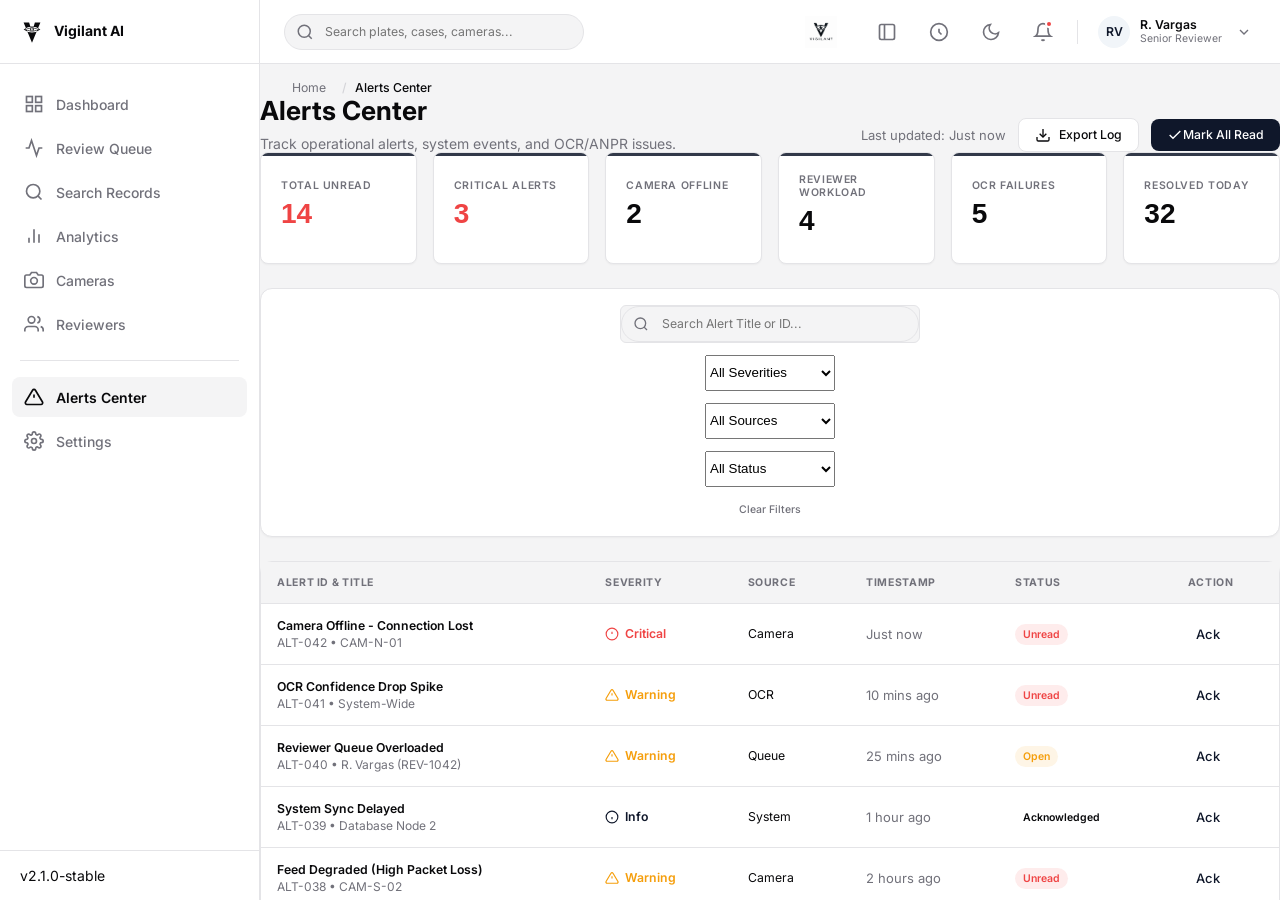
==== commit cba4edaa: "UI: Remove 'Review Console' subtitle from sidebar" ====
--- a/services/frontend/app/static/alerts.html
+++ b/services/frontend/app/static/alerts.html
@@ -35,7 +35,7 @@
 </svg>
                     <div class="logo-text-group">
                         <span class="logo-text">Vigilant AI</span>
-                        <span class="logo-subtitle">Review Console</span>
+
                     </div>
                 </div>
                 <button class="btn-icon mobile-close-btn" id="mobileCloseBtn" aria-label="Close sidebar">
@@ -54,7 +54,7 @@
                         <a href="./review-queue.html" class="nav-item">
                             <svg class="nav-icon" viewBox="0 0 24 24" fill="none" stroke="currentColor" stroke-width="2"><polyline points="22 12 18 12 15 21 9 3 6 12 2 12"></polyline></svg>
                             <span class="nav-text">Review Queue</span>
-                            <span class="badge">12</span>
+
                         </a>
                     </li>
                     <li>
@@ -443,3 +443,5 @@
     <script src="./mock-alerts.js"></script>
 </body>
 </html>
+
+
--- a/services/frontend/app/static/styles.css
+++ b/services/frontend/app/static/styles.css
@@ -185,7 +185,7 @@
 }
 
 .mobile-close-btn {
-    display: none;
+    display: none !important;
 }
 
 .sidebar-nav {
@@ -833,7 +833,7 @@
     }
 
     .mobile-close-btn {
-        display: flex;
+        display: flex !important;
     }
 
     /* Overlay */
